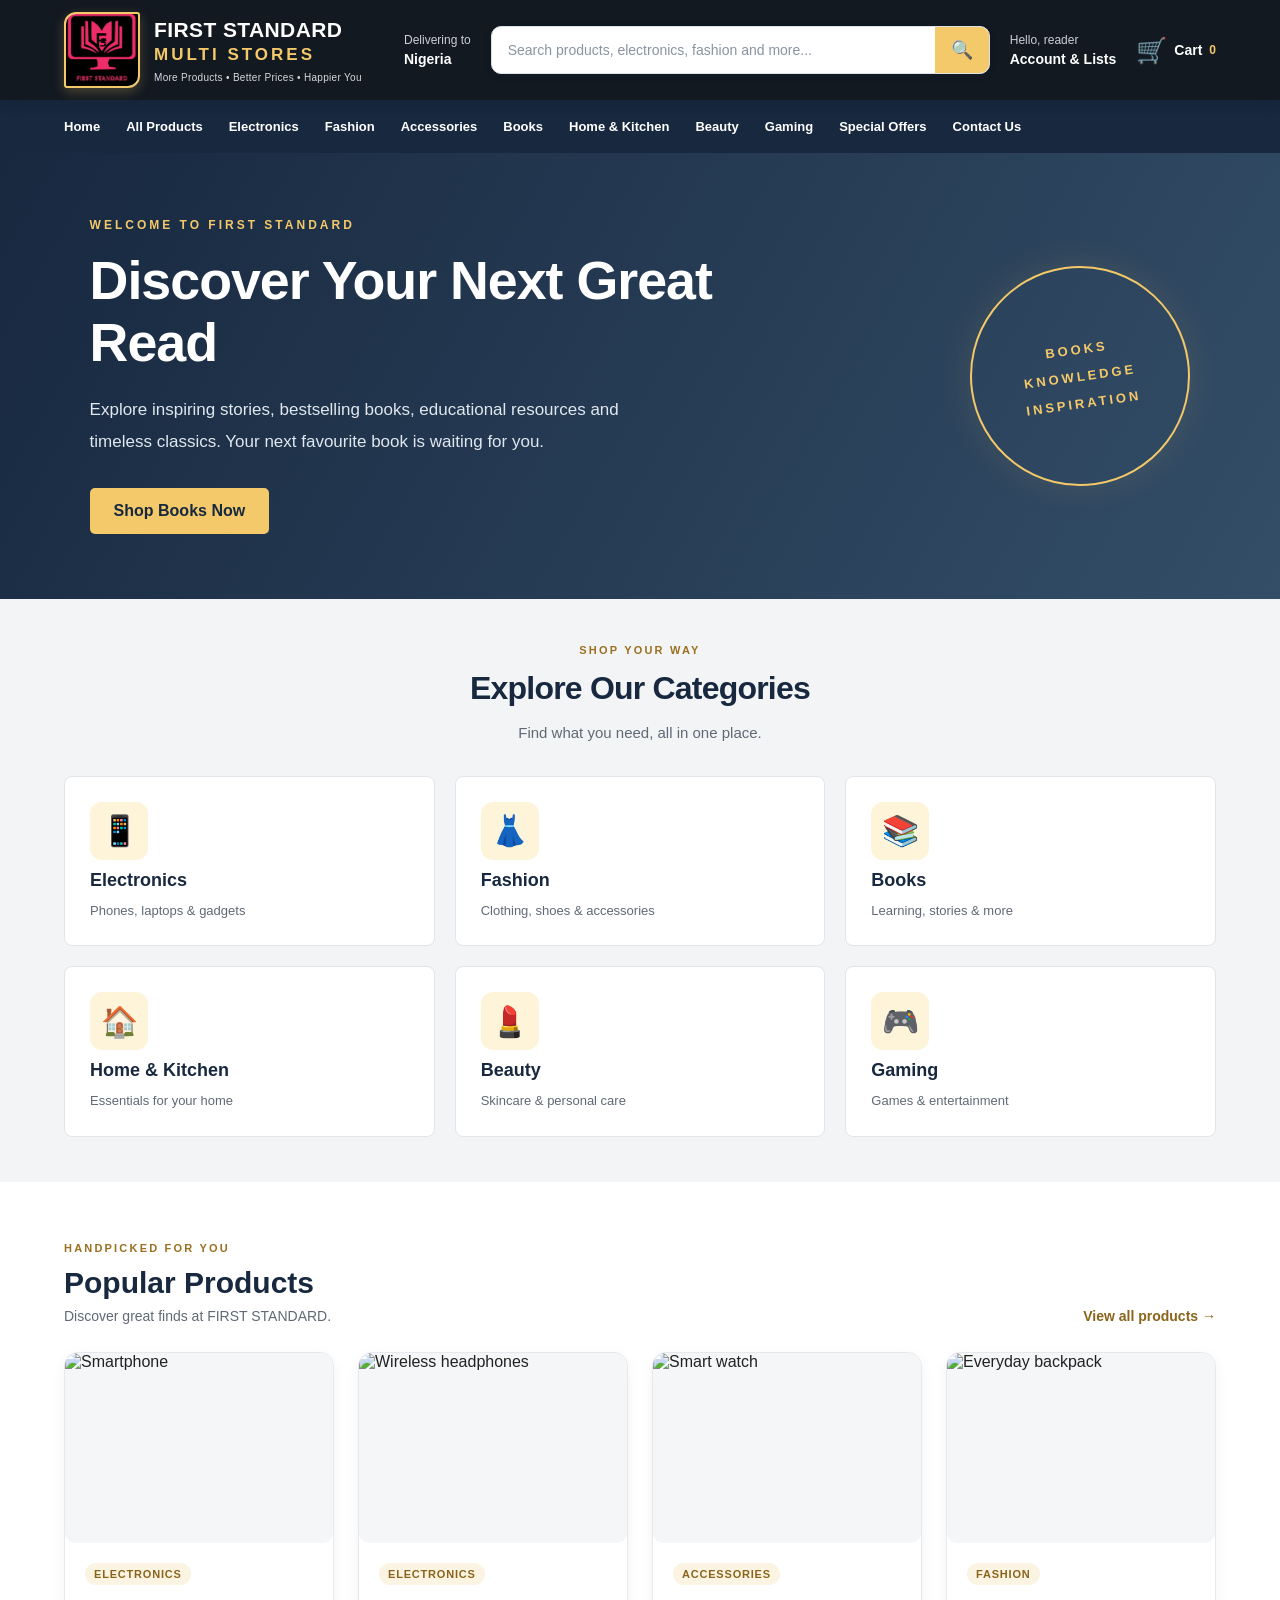
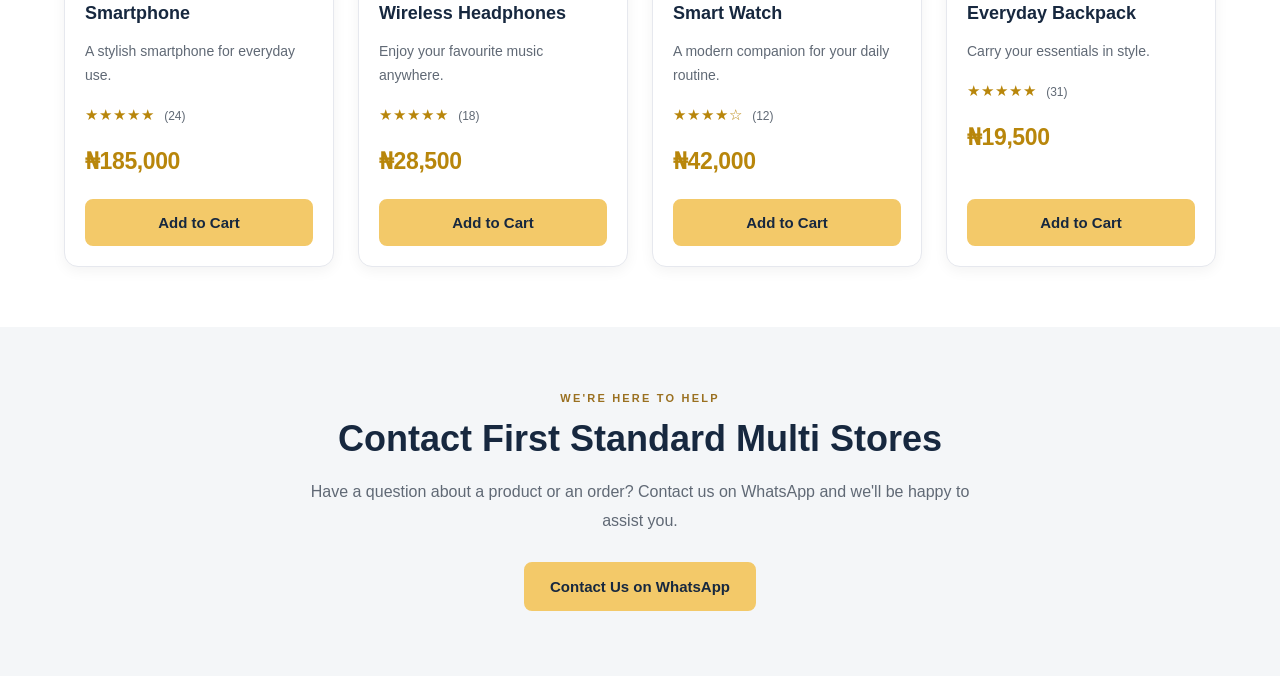
==== index.html @ aa328241 "Add files via upload" ====
<!DOCTYPE html>
<html lang="en">
<head>
    <meta charset="UTF-8">
    <meta name="viewport" content="width=device-width, initial-scale=1.0">
    <meta name="description" content="Shop electronics, fashion, accessories, books, home essentials and more at First Standard Multi Stores in Nigeria.">
<title>First Standard Multi Stores | Shop Online in Nigeria</title>
<link rel="stylesheet" href="style.css">

</head>
<body>
<div class="sticky-header">
<header class="main-header">
   
<div class="brand">
    
<div class="brand-logo">
    <img src="first-standard-logo.jpg.jpg" alt="First Standard Multi Stores logo">
</div>


    <div class="brand-text">
        <span class="brand-name">FIRST STANDARD</span>
        <span class="brand-subname">MULTI STORES</span>
        <span class="brand-tagline">More Products • Better Prices • Happier You</span>
    </div>
</div>


    <div class="delivery">
        <span>Delivering to</span>
        <strong>Nigeria</strong>
    </div>

   
<form class="search-bar" id="search-form">
    <input
        type="search"
        id="product-search"
        placeholder="Search products, electronics, fashion and more..."
        aria-label="Search products"
    >
    <button type="submit" aria-label="Search">🔍</button>
</form>


    <a href="#" class="account-link">
        <span>Hello, reader</span>
        <strong>Account &amp; Lists</strong>
    </a>

    <a href="#" class="cart-link">
        <span class="cart-icon">🛒</span>
        <strong>Cart</strong>
        <span class="cart-count">0</span>
    </a>
</header>


<section class="cart-panel" id="cart-panel" hidden>
    <div class="cart-panel-header">
        <h2>Your Shopping Cart</h2>
        <button type="button" id="close-cart">Close ✕</button>
    </div>

    <div id="cart-items"></div>

    <div class="cart-panel-footer">
        <p>Total: <strong id="cart-total">₦0</strong></p>
        <button type="button" id="checkout-whatsapp">
            Order via WhatsApp
        </button>
    </div>
</section>



<nav class="category-nav">
    <a href="#home">Home</a>
<a href="#products" id="all-products-link">All Products</a>
    <a href="#electronics" data-category="Electronics">Electronics</a>
    <a href="#fashion" data-category="Fashion">Fashion</a>
    <a href="#accessories" data-category="Accessories">Accessories</a>
    <a href="#books" data-category="Books">Books</a>
    <a href="#home-kitchen" data-category="Home & Kitchen">Home & Kitchen</a>
    <a href="#beauty" data-category="Beauty">Beauty</a>
    <a href="#gaming" data-category="Gaming">Gaming</a>
    <a href="#deals">Special Offers</a>
    <a href="#contact">Contact Us</a>
</nav>
</div>



<section class="hero" id="home">
    <div class="hero-content">
        <p class="hero-label">WELCOME TO FIRST STANDARD</p>

        <h1>Discover Your Next Great Read</h1>

        <p class="hero-description">
            Explore inspiring stories, bestselling books,
            educational resources and timeless classics.
            Your next favourite book is waiting for you.
        </p>

        <a href="#books" class="hero-button">Shop Books Now</a>
    </div>

    <div class="hero-decoration">
        <span>BOOKS</span>
        <span>KNOWLEDGE</span>
        <span>INSPIRATION</span>
    </div>
</section>


<section class="shopping-categories" id="categories">
    <div class="section-heading">
        <p class="section-label">SHOP YOUR WAY</p>
        <h2>Explore Our Categories</h2>
        <p>Find what you need, all in one place.</p>
    </div>

    <div class="category-grid">
        <a href="#products" class="category-card">
            <span class="category-icon">📱</span>
            <h3>Electronics</h3>
            <p>Phones, laptops &amp; gadgets</p>
        </a>

        <a href="#products" class="category-card">
            <span class="category-icon">👗</span>
            <h3>Fashion</h3>
            <p>Clothing, shoes &amp; accessories</p>
        </a>

        <a href="#products" class="category-card">
            <span class="category-icon">📚</span>
            <h3>Books</h3>
            <p>Learning, stories &amp; more</p>
        </a>

        <a href="#products" class="category-card">
            <span class="category-icon">🏠</span>
            <h3>Home &amp; Kitchen</h3>
            <p>Essentials for your home</p>
        </a>

        <a href="#products" class="category-card">
            <span class="category-icon">💄</span>
            <h3>Beauty</h3>
            <p>Skincare &amp; personal care</p>
        </a>

        <a href="#products" class="category-card">
            <span class="category-icon">🎮</span>
            <h3>Gaming</h3>
            <p>Games &amp; entertainment</p>
        </a>
    </div>
</section>


<section class="products-section" id="products">
    <div class="products-heading">
        <div>
            <p class="section-label">HANDPICKED FOR YOU</p>
            <h2>Popular Products</h2>
            <p>Discover great finds at FIRST STANDARD.</p>
        </div>

        <a href="#products" class="view-all">View all products →</a>
    </div>

    <div class="product-grid">
        <article class="product-card">
           <div class="product-image">
    <img src="https://images.unsplash.com/photo-1511707171634-5f897ff02aa9?auto=format&fit=crop&w=600&q=80" alt="Smartphone">
</div>
            <div class="product-info">
                <p class="product-category">Electronics</p>
                <h3>Smartphone</h3>
                <p class="product-description">A stylish smartphone for everyday use.</p>
                <div class="product-rating">★★★★★ <span>(24)</span></div>
                <p class="product-price">₦185,000</p>
                <button class="add-to-cart">Add to Cart</button>
            </div>
        </article>

        <article class="product-card">
           <div class="product-image">
    <img src="https://images.unsplash.com/photo-1505740420928-5e560c06d30e?auto=format&fit=crop&w=600&q=80" alt="Wireless headphones">
</div>
            <div class="product-info">
                <p class="product-category">Electronics</p>
                <h3>Wireless Headphones</h3>
                <p class="product-description">Enjoy your favourite music anywhere.</p>
                <div class="product-rating">★★★★★ <span>(18)</span></div>
                <p class="product-price">₦28,500</p>
                <button class="add-to-cart">Add to Cart</button>
            </div>
        </article>

        <article class="product-card">
            <div class="product-image">
    <img src="https://images.unsplash.com/photo-1523275335684-37898b6baf30?auto=format&fit=crop&w=600&q=80" alt="Smart watch">
</div>
            <div class="product-info">
                <p class="product-category">Accessories</p>
                <h3>Smart Watch</h3>
                <p class="product-description">A modern companion for your daily routine.</p>
                <div class="product-rating">★★★★☆ <span>(12)</span></div>
                <p class="product-price">₦42,000</p>
                <button class="add-to-cart">Add to Cart</button>
            </div>
        </article>

        <article class="product-card">
            <div class="product-image">
    <img src="https://images.unsplash.com/photo-1553062407-98eeb64c6a62?auto=format&fit=crop&w=600&q=80" alt="Everyday backpack">
</div>
            <div class="product-info">
                <p class="product-category">Fashion</p>
                <h3>Everyday Backpack</h3>
                <p class="product-description">Carry your essentials in style.</p>
                <div class="product-rating">★★★★★ <span>(31)</span></div>
                <p class="product-price">₦19,500</p>
                <button class="add-to-cart">Add to Cart</button>
            </div>
        </article>
    </div>
</section>


<script src="script.js"></script>
</body>


<!-- Contact Us Section -->
<section id="contact" class="contact-section">
    <div class="contact-content">
        <p class="section-label">WE'RE HERE TO HELP</p>
        <h2>Contact First Standard Multi Stores</h2>
        <p>
            Have a question about a product or an order?
            Contact us on WhatsApp and we'll be happy to assist you.
        </p>
        <a
            href="https://wa.me/2347065862871"
            class="contact-button"
            target="_blank"
            rel="noopener noreferrer"
        >
            Contact Us on WhatsApp
        </a>
    </div>
</section>

</html>
---- style.css ----
/* FIRST STANDARD - Online Bookshop */

* {
    margin: 0;
    padding: 0;
    box-sizing: border-box;
}

body {
    font-family: Arial, Helvetica, sans-serif;
    background-color: #f3f4f6;
    color: #222222;
}

a {
    text-decoration: none;
    color: inherit;
}

button,
input {
    font: inherit;
}

button {
    cursor: pointer;
}


/* MAIN HEADER */



.main-header {
    background-color: #131921;
    color: #ffffff;
    display: flex;
    align-items: center;
    gap: 20px;
    padding: 12px 5%;
    flex-wrap: wrap;
    box-shadow: 0 4px 14px rgba(0, 0, 0, 0.12);
    position: relative;
    z-index: 10;
}




.brand {
    display: flex;
    align-items: center;
    gap: 14px;
    min-width: 320px;
}


.brand-logo {
    width: 76px;
    height: 76px;
    display: flex;
    align-items: center;
    justify-content: center;
    flex-shrink: 0;
    overflow: hidden;
    border-radius: 12px 3px 12px 3px;
    background: #ffffff;
    border: 2px solid #f3c969;
    box-shadow: 0 4px 12px rgba(243, 201, 105, 0.25);
}


.brand-logo img {
    width: 100%;
    height: 100%;
    object-fit: cover;
    display: block;
}



.brand-text {
    display: flex;
    flex-direction: column;
    gap: 3px;
}

.brand-name {
    color: #ffffff;
    font-size: 21px;
    font-weight: 900;
    letter-spacing: 0.4px;
    line-height: 1.2;
    white-space: nowrap;
}

.brand-subname {
    color: #f3c969;
    font-size: 17px;
    font-weight: 800;
    letter-spacing: 3px;
    line-height: 1.2;
}

.brand-tagline {
    color: #d5d8dc;
    font-size: 10px;
    letter-spacing: 0.3px;
    margin-top: 3px;
    white-space: nowrap;
}


.delivery,
.account-link,
.cart-link {
    display: flex;
    flex-direction: column;
    gap: 4px;
    font-size: 12px;
}

.delivery span,
.account-link span {
    color: #cbd0d7;
}

.delivery strong,
.account-link strong,
.cart-link strong {
    font-size: 14px;
}


.search-bar {
    display: flex;
    flex: 1;
    min-width: 220px;
    height: 48px;
    border: 1px solid #dce1e8;
    border-radius: 10px;
    overflow: hidden;
    background-color: #ffffff;
    box-shadow: 0 3px 10px rgba(23, 40, 63, 0.05);
    transition: border-color 0.25s ease,
                box-shadow 0.25s ease;
}

.search-bar:focus-within {
    border-color: #b8860b;
    box-shadow: 0 0 0 3px rgba(184, 134, 11, 0.12);
}

.search-bar input {
    flex: 1;
    min-width: 0;
    padding: 10px 16px;
    border: none;
    outline: none;
    background: transparent;
    color: #17283f;
    font-size: 14px;
}

.search-bar input::placeholder {
    color: #8993a1;
}

.search-bar button {
    width: 54px;
    flex-shrink: 0;
    border: none;
    background-color: #f3c969;
    color: #17283f;
    font-size: 18px;
    cursor: pointer;
    transition: background-color 0.25s ease;
}

.search-bar button:hover {
    background-color: #e8b94c;
}


.account-link,
.cart-link {
    color: #ffffff;
}

.cart-link {
    position: relative;
    flex-direction: row;
    align-items: center;
    gap: 7px;
}

.cart-icon {
    font-size: 25px;
}

.cart-count {
    color: #f3c969;
    font-weight: bold;
}


/* CATEGORY NAVIGATION */


.category-nav {
    background-color: #17283f;
    color: #ffffff;
    display: flex;
    align-items: center;
    gap: 26px;
    padding: 15px 5%;
    overflow-x: auto;
    scrollbar-width: thin;
    scrollbar-color: #b8860b #17283f;
}

.category-nav a {
    position: relative;
    flex-shrink: 0;
    font-size: 13px;
    font-weight: 600;
    white-space: nowrap;
    padding: 4px 0;
    transition: color 0.25s ease;
}

.category-nav a::after {
    content: "";
    position: absolute;
    left: 0;
    bottom: -4px;
    width: 0;
    height: 2px;
    background-color: #f3c969;
    transition: width 0.25s ease;
}

.category-nav a:hover {
    color: #f3c969;
}

.category-nav a:hover::after {
    width: 100%;
}



/* WELCOME BANNER */

.hero {
    background: linear-gradient(120deg, #17283f, #344e68);
    color: #ffffff;
    min-height: 380px;
padding: 65px 7%;
    display: flex;
    justify-content: space-between;
    align-items: center;
    gap: 35px;
    overflow: hidden;
}

.hero-content {
    max-width: 650px;
}

.hero-label {
    color: #f3c969;
    font-size: 12px;
    font-weight: bold;
    letter-spacing: 3px;
    margin-bottom: 18px;
}

.hero h1 {
    font-size: clamp(34px, 4.2vw, 56px);
    font-weight: 800;
    line-height: 1.15;
    letter-spacing: -1px;
    margin-bottom: 20px;
}


.hero-description {
    color: #e1e7ef;
    font-size: 17px;
    line-height: 1.9;
    max-width: 540px;
    margin-bottom: 30px;
}


.hero-button {
    display: inline-block;
    background-color: #f3c969;
    color: #17283f;
    padding: 14px 24px;
    border-radius: 5px;
    font-weight: bold;
    transition: background-color 0.2s ease;
}


.hero-button:hover {
    background-color: #17283f;
    color: #f3c969;
    transform: translateY(-3px);
    box-shadow: 0 8px 20px rgba(0, 0, 0, 0.25);
}



.hero-decoration {
    display: flex;
    flex-direction: column;
    gap: 12px;
    align-items: center;
    justify-content: center;
    min-width: 220px;
    min-height: 220px;
    border: 2px solid #f3c969;
    border-radius: 50%;
    color: #f3c969;
    font-weight: 700;
    font-size: 13px;
    letter-spacing: 3px;
    text-align: center;
    flex-shrink: 0;
    box-shadow: 0 0 35px rgba(243, 201, 105, 0.12);
    transform: rotate(-8deg);
}



/* SHOPPING CATEGORIES */

.shopping-categories {
    padding: 45px 5%;
    background-color: #f3f4f6;
}

.section-heading {
    text-align: center;
    margin-bottom: 30px;
}


.section-label {
    color: #9a7020;
    font-size: 11px;
    font-weight: 800;
    letter-spacing: 2.2px;
    text-transform: uppercase;
    margin-bottom: 12px;
}



.section-heading h2 {
    color: #17283f;
    font-size: 32px;
    font-weight: 800;
    line-height: 1.25;
    letter-spacing: -0.8px;
    margin-bottom: 12px;
}

.section-heading > p:last-child {
    color: #606975;
    font-size: 15px;
    line-height: 1.7;
    margin-bottom: 0;
}


.category-grid {
    display: grid;
    grid-template-columns: repeat(3, minmax(0, 1fr));
    gap: 20px;
    max-width: 1200px;
    margin: 0 auto;
}

.category-card {
    display: flex;
    flex-direction: column;
    align-items: flex-start;
    gap: 10px;
    background-color: #ffffff;
    padding: 25px;
    border: 1px solid #e1e5ea;
    border-radius: 8px;
    transition: transform 0.2s ease, box-shadow 0.2s ease;
}

.category-card:hover {
    transform: translateY(-4px);
    box-shadow: 0 8px 20px rgba(0, 0, 0, 0.08);
}

.category-icon {
    display: flex;
    align-items: center;
    justify-content: center;
    width: 58px;
    height: 58px;
    border-radius: 12px;
    background-color: #fdf4d9;
    font-size: 30px;
}

.category-card h3 {
    color: #17283f;
    font-size: 18px;
}

.category-card p {
    color: #606975;
    font-size: 13px;
    line-height: 1.5;
}


/* POPULAR PRODUCTS */


.products-section {
    padding: 60px 5%;
    background-color: #ffffff;
}


.products-heading {
    display: flex;
    align-items: flex-end;
    justify-content: space-between;
    gap: 20px;
    margin-bottom: 28px;
}

.products-heading h2 {
    color: #17283f;
    font-size: 30px;
    margin: 8px 0;
}

.products-heading p:not(.section-label) {
    color: #606975;
    font-size: 14px;
}

.view-all {
    color: #8a641a;
    font-size: 14px;
    font-weight: bold;
    white-space: nowrap;
}

.view-all:hover {
    text-decoration: underline;
}


.product-grid {
    display: grid;
    grid-template-columns: repeat(4, minmax(0, 1fr));
    gap: 24px;
    width: 100%;
    max-width: 1400px;
    margin: 0 auto;
    align-items: stretch;
}



.product-card {
    display: flex;
    flex-direction: column;
    border: 1px solid #e6e8ee;
    border-radius: 14px;
    overflow: hidden;
    background-color: #ffffff;
    box-shadow: 0 4px 14px rgba(0, 0, 0, 0.05);
    transition: transform 0.25s ease, box-shadow 0.25s ease;
}

.product-card:hover {
    transform: translateY(-5px);
    box-shadow: 0 12px 28px rgba(0, 0, 0, 0.12);
}


.product-card:hover {
    transform: translateY(-4px);
    box-shadow: 0 8px 20px rgba(0, 0, 0, 0.08);
}


.product-image {
    display: flex;
    align-items: center;
    justify-content: center;
    height: 190px;
    overflow: hidden;
    background-color: #f4f6f8;
    border-radius: 10px;
}

.product-image img {
    width: 100%;
    height: 100%;
    object-fit: contain;
    display: block;
}



.product-info {
    display: flex;
    flex-direction: column;
    align-items: flex-start;
    flex: 1;
    gap: 8px;
    padding: 20px;
}



.product-category {
    display: inline-block;
    color: #8a641a;
    background-color: #fbf4e3;
    font-size: 11px;
    font-weight: 700;
    text-transform: uppercase;
    letter-spacing: 0.8px;
    padding: 5px 9px;
    border-radius: 20px;
    margin: 0 0 8px;
}



.product-info h3 {
    color: #17283f;
    font-size: 18px;
    font-weight: 700;
    line-height: 1.4;
    margin: 0 0 6px;
}



.product-description {
    color: #606975;
    font-size: 14px;
    line-height: 1.7;
    margin: 0 0 10px;
}



.product-rating {
    color: #b8860b;
    font-size: 15px;
    letter-spacing: 1px;
    margin-bottom: 12px;
}

.product-rating span {
    color: #606975;
    font-size: 12px;
    letter-spacing: 0;
    margin-left: 4px;
}



.product-price {
    color: #b8860b;
    font-size: 23px;
    font-weight: 800;
    margin-top: 4px;
    margin-bottom: 16px;
    letter-spacing: -0.4px;
}



.add-to-cart {
    width: 100%;
    margin-top: auto;
    padding: 13px 16px;
    border: 2px solid #f3c969;
    border-radius: 8px;
    background-color: #f3c969;
    color: #17283f;
    font-size: 15px;
    font-weight: 700;
    cursor: pointer;
    transition: background-color 0.25s ease,
                color 0.25s ease,
                transform 0.25s ease,
                box-shadow 0.25s ease;
}

.add-to-cart:hover {
    background-color: #17283f;
    border-color: #17283f;
    color: #f3c969;
    transform: translateY(-2px);
    box-shadow: 0 5px 12px rgba(23, 40, 63, 0.2);
}

.add-to-cart:focus-visible {
    outline: 3px solid #b8860b;
    outline-offset: 3px;
}



/* MOBILE RESPONSIVE DESIGN */
@media (max-width: 768px) {
    .main-header {
    flex-wrap: wrap;
    gap: 8px;
    padding: 10px 12px;
}

    .brand {
        min-width: 0;
        width: 100%;
        gap: 10px;
    }

    .brand-logo { width: 50px; height: 50px; }

    .brand-name {
        font-size: 18px;
        white-space: normal;
    }

    .brand-subname {
        font-size: 14px;
        letter-spacing: 2px;
    }

    .brand-tagline {
        font-size: 9px;
        white-space: normal;
    }

    .delivery {
        width: 100%;
    }

    
    .search-bar {
        flex: 0 0 100%;
        width: 100%;
        min-width: 0;
    }


    .account-link,
    .cart-link {
        flex: 1;
    }

    .category-nav {
    overflow-x: auto;
    white-space: nowrap;
    -webkit-overflow-scrolling: touch;
    gap: 20px;
    padding: 12px 15px;
}

    .category-nav a {
        flex-shrink: 0;
    }

    .welcome-banner {
        padding: 28px 18px;
    }

    .product-grid,
    .category-grid {
        grid-template-columns: repeat(2, minmax(0, 1fr));
        gap: 12px;
    }

    .product-card {
        min-width: 0;
    }

    
    .product-image img {
        width: 100%;
        height: 100%;
        object-fit: contain;
        display: block;
    }

}

@media (max-width: 380px) {
    .product-grid,
    .category-grid {
        grid-template-columns: 1fr;
    }
}


/* SHOPPING CART PANEL */
.cart-panel {
    max-width: 900px;
    margin: 25px auto;
    padding: 24px;
    background: #ffffff;
    border: 1px solid #e3e6e8;
    border-top: 4px solid #f3c969;
    border-radius: 12px;
    box-shadow: 0 8px 25px rgba(19, 25, 33, 0.12);
}

.cart-panel[hidden] {
    display: none !important;
}

.cart-panel-header {
    display: flex;
    align-items: center;
    justify-content: space-between;
    gap: 12px;
    padding-bottom: 16px;
    border-bottom: 1px solid #e5e7eb;
}

.cart-panel-header h2 {
    margin: 0;
    color: #131921;
    font-size: 24px;
}

#close-cart {
    padding: 8px 12px;
    border: 1px solid #d1d5db;
    border-radius: 6px;
    background: #ffffff;
    color: #333333;
    cursor: pointer;
}

.cart-item {
    display: flex;
    align-items: center;
    justify-content: space-between;
    gap: 20px;
    padding: 18px 0;
    border-bottom: 1px solid #e5e7eb;
}

.cart-item p {
    margin: 6px 0;
    color: #666666;
}

.cart-item input {
    width: 65px;
    margin-left: 5px;
    padding: 6px;
    border: 1px solid #cccccc;
    border-radius: 5px;
}

.cart-item button {
    display: block;
    margin-top: 10px;
    padding: 7px 10px;
    background: #ffffff;
    color: #b42318;
    border: 1px solid #b42318;
    border-radius: 5px;
    cursor: pointer;
}

.cart-panel-footer {
    display: flex;
    align-items: center;
    justify-content: space-between;
    flex-wrap: wrap;
    gap: 15px;
    padding-top: 20px;
}

.cart-panel-footer p {
    margin: 0;
    font-size: 20px;
    color: #131921;
}

#checkout-whatsapp {
    padding: 12px 20px;
    background: #25a366;
    color: #ffffff;
    border: none;
    border-radius: 7px;
    font-size: 15px;
    font-weight: 700;
    cursor: pointer;
}


#checkout-whatsapp:hover {
    background: #1e8552;
    transform: translateY(-2px);
    box-shadow: 0 5px 12px rgba(37, 163, 102, 0.25);
}

#checkout-whatsapp:focus-visible {
    outline: 3px solid #17283f;
    outline-offset: 3px;
}


@media (max-width: 600px) {
    .cart-panel {
        margin: 15px 10px;
        padding: 16px;
    }

    .cart-panel-header h2 {
        font-size: 20px;
    }

    
    .cart-item {
        flex-direction: column;
        align-items: stretch;
        gap: 12px;
    }


    .cart-panel-footer {
        align-items: stretch;
        flex-direction: column;
    }

    #checkout-whatsapp {
        width: 100%;
    }
}


/* Mobile hero layout */
@media (max-width: 600px) {
    .hero {
        flex-direction: column;
        align-items: flex-start;
        gap: 30px;
        min-height: auto;
        padding: 40px 22px;
    }

    .hero-content {
        width: 100%;
        max-width: 100%;
    }

    .hero h1 {
        font-size: clamp(32px, 9vw, 42px);
        line-height: 1.15;
        letter-spacing: -0.5px;
    }

    .hero-description {
        max-width: 100%;
        font-size: 15px;
        line-height: 1.8;
    }

    .hero-decoration {
        align-self: center;
        min-width: 180px;
        min-height: 180px;
        font-size: 11px;
        letter-spacing: 2px;
    }
}

/* Improve product cards on mobile */
@media (max-width: 600px) {
       .product-card {
        height: 100%;
    }

    .product-info {
        flex: 1;
    }

    .product-description {
        min-height: 42px;
    }

    .product-price {
        font-size: 19px;
        margin-bottom: 12px;
    }

    .add-to-cart {
        padding: 11px 8px;
        font-size: 13px;
    }

    .product-card {
    height: 100%;
}

.product-info {
    flex: 1;
}

.product-description {
    min-height: 42px;
}

}

/* Contact Us section */
.contact-section {
    padding: 65px 22px;
    background: #f4f6f8;
    text-align: center;
}

.contact-content {
    max-width: 700px;
    margin: 0 auto;
}

.contact-content h2 {
    color: #17283f;
    font-size: clamp(26px, 4vw, 36px);
    line-height: 1.3;
    margin: 12px 0 16px;
}

.contact-content > p:not(.section-label) {
    color: #606975;
    font-size: 16px;
    line-height: 1.8;
    margin-bottom: 26px;
}

.contact-button {
    display: inline-block;
    padding: 14px 24px;
    background: #f3c969;
    color: #17283f;
    border: 2px solid #f3c969;
    border-radius: 8px;
    font-size: 15px;
    font-weight: 700;
    text-decoration: none;
    transition: background 0.25s ease,
                color 0.25s ease,
                transform 0.25s ease;
}

.contact-button:hover {
    background: #17283f;
    color: #f3c969;
    transform: translateY(-2px);
}

/* Keep the main header and category navigation together while scrolling */
.sticky-header {
    position: sticky;
    top: 0;
    z-index: 1000;
}

/* Contact section on mobile */
@media (max-width: 600px) {
    .contact-section {
        padding: 45px 18px;
    }

    .contact-content h2 {
        font-size: 26px;
    }

    .contact-content > p:not(.section-label) {
        font-size: 15px;
        line-height: 1.7;
    }

    .contact-button {
        display: block;
        width: 100%;
        max-width: 320px;
        margin: 0 auto;
        box-sizing: border-box;
    }
}
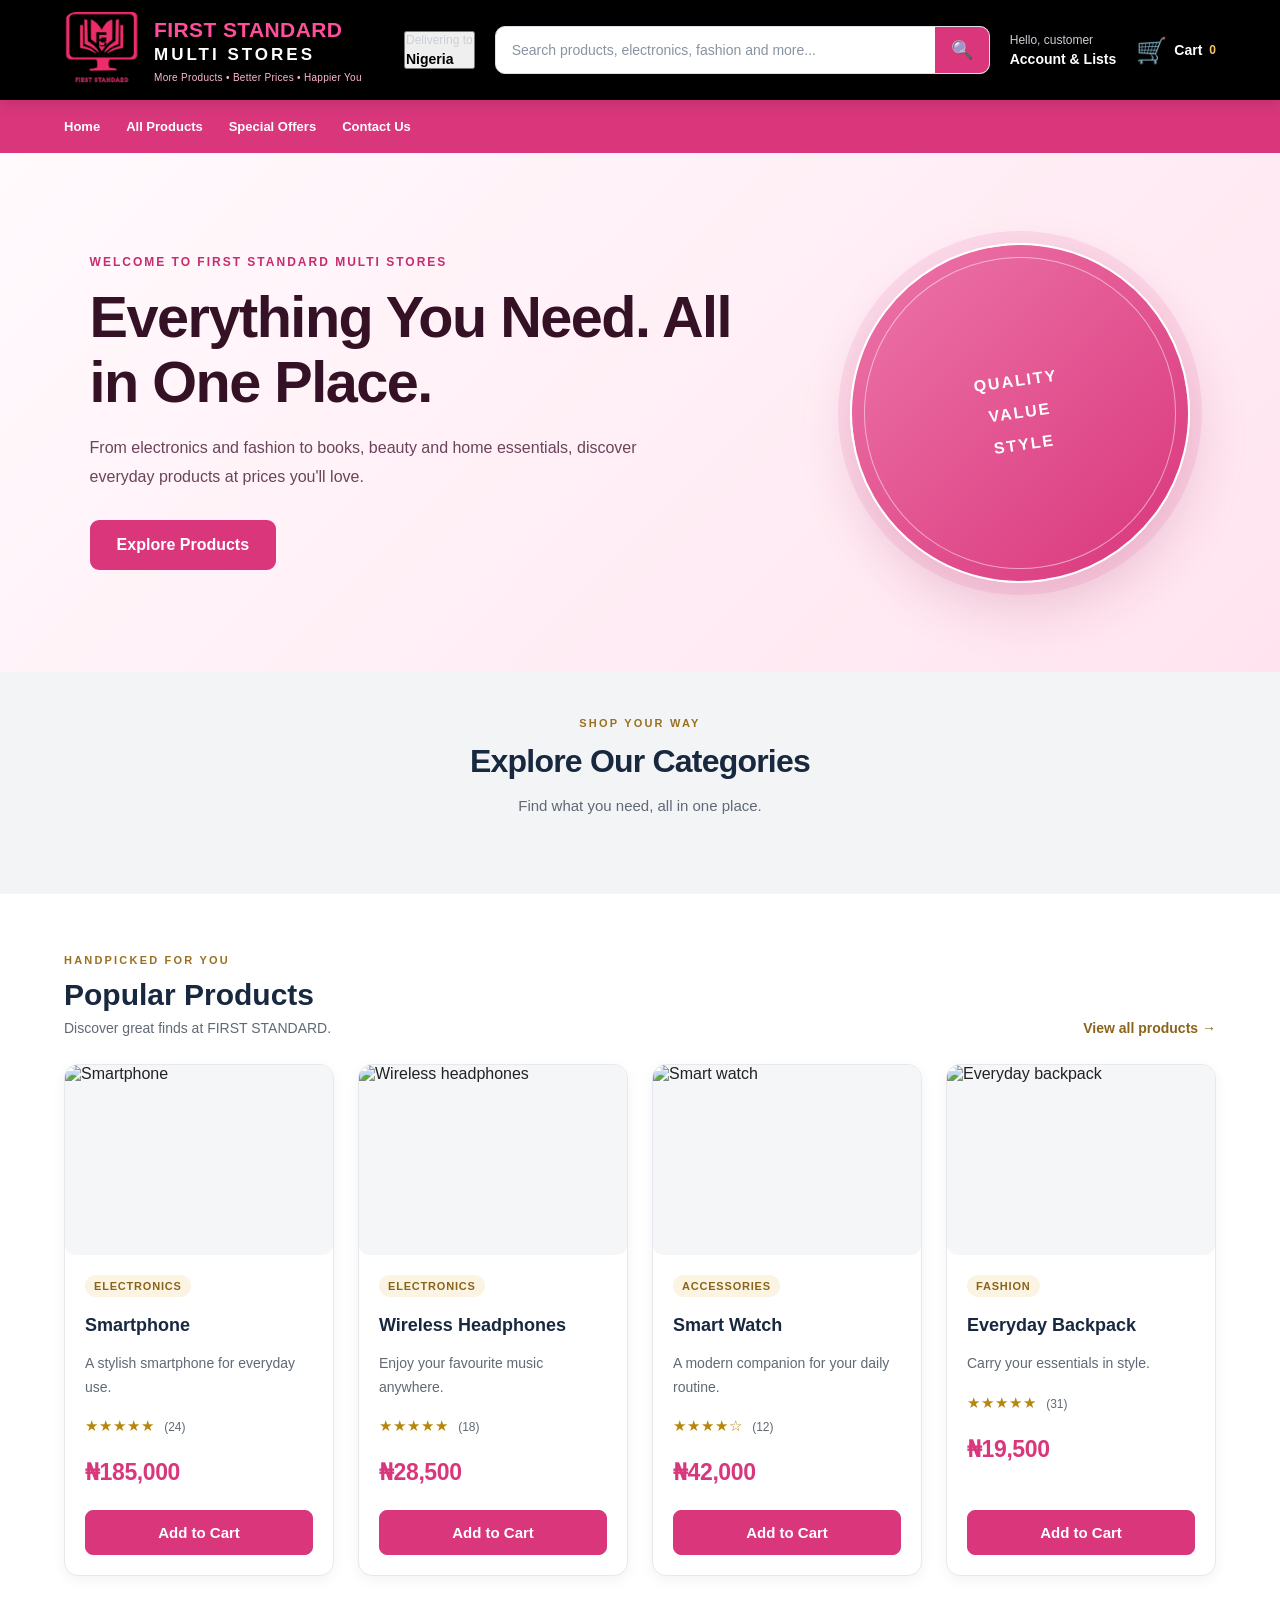
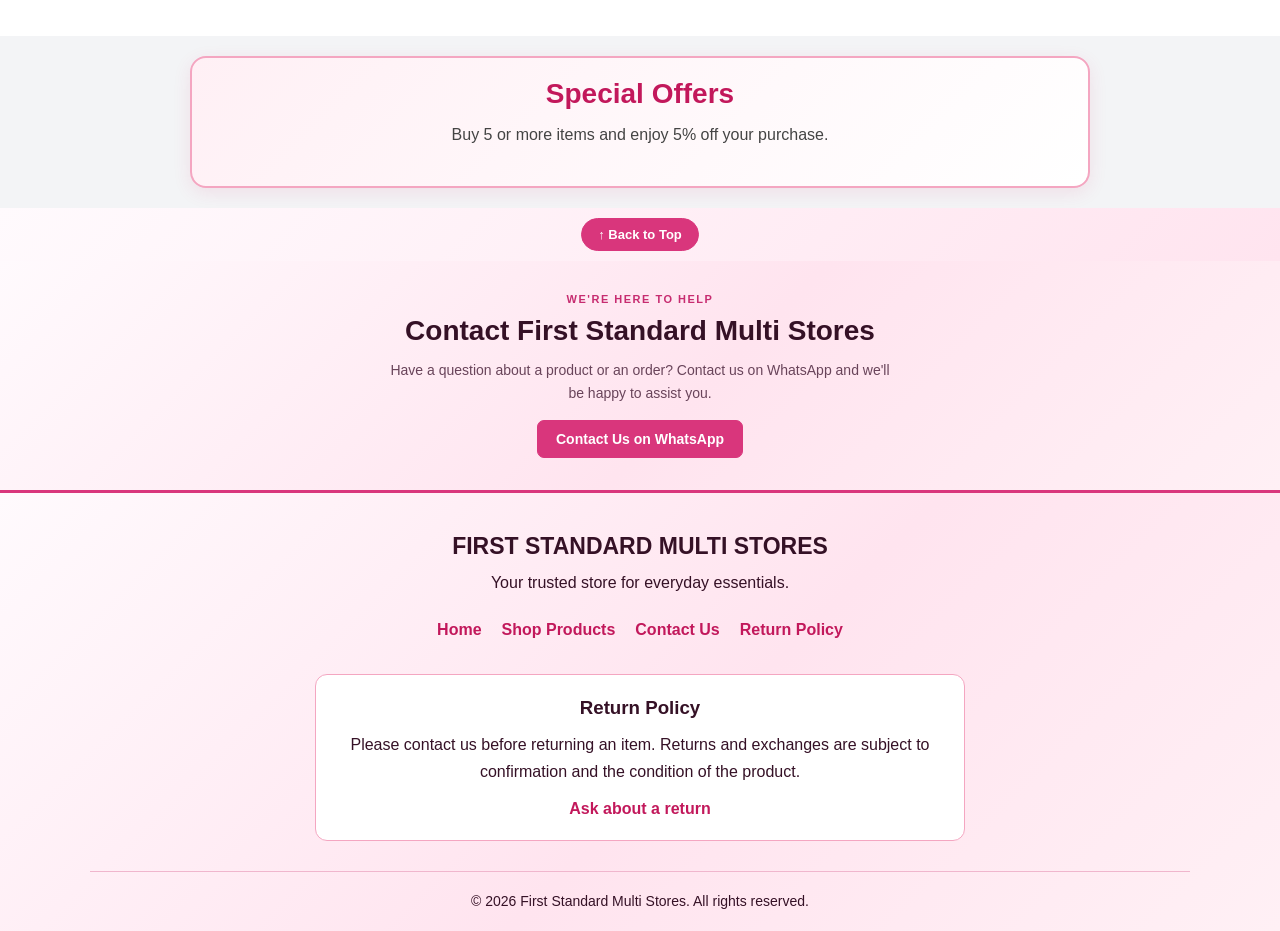
==== commit 8e78b74c: "Add files via upload" ====
--- a/index.html
+++ b/index.html
@@ -28,10 +28,10 @@
 </div>
 
 
-    <div class="delivery">
-        <span>Delivering to</span>
-        <strong>Nigeria</strong>
-    </div>
+    <button type="button" class="delivery" id="delivery-location">
+    <span>Delivering to</span>
+    <strong id="delivery-location-text">Nigeria</strong>
+</button>
 
    
 <form class="search-bar" id="search-form">
@@ -45,8 +45,8 @@
 </form>
 
 
-    <a href="#" class="account-link">
-        <span>Hello, reader</span>
+    <a href="account.html" class="account-link">
+        <span>Hello, customer</span>
         <strong>Account &amp; Lists</strong>
     </a>
 
@@ -66,12 +66,19 @@
 
     <div id="cart-items"></div>
 
-    <div class="cart-panel-footer">
-        <p>Total: <strong id="cart-total">₦0</strong></p>
-        <button type="button" id="checkout-whatsapp">
-            Order via WhatsApp
-        </button>
-    </div>
+    
+<div class="cart-panel-footer">
+    <p>Total: <strong id="cart-total">₦0</strong></p>
+
+    <button type="button" id="checkout-website">
+        Place Website Order
+    </button>
+
+    <button type="button" id="checkout-whatsapp">
+        Order via WhatsApp
+    </button>
+</div>
+
 </section>
 
 
@@ -79,13 +86,7 @@
 <nav class="category-nav">
     <a href="#home">Home</a>
 <a href="#products" id="all-products-link">All Products</a>
-    <a href="#electronics" data-category="Electronics">Electronics</a>
-    <a href="#fashion" data-category="Fashion">Fashion</a>
-    <a href="#accessories" data-category="Accessories">Accessories</a>
-    <a href="#books" data-category="Books">Books</a>
-    <a href="#home-kitchen" data-category="Home & Kitchen">Home & Kitchen</a>
-    <a href="#beauty" data-category="Beauty">Beauty</a>
-    <a href="#gaming" data-category="Gaming">Gaming</a>
+   <span id="dynamic-category-links"></span>
     <a href="#deals">Special Offers</a>
     <a href="#contact">Contact Us</a>
 </nav>
@@ -93,27 +94,28 @@
 
 
 
+
 <section class="hero" id="home">
     <div class="hero-content">
-        <p class="hero-label">WELCOME TO FIRST STANDARD</p>
-
-        <h1>Discover Your Next Great Read</h1>
+        <p class="hero-label">WELCOME TO FIRST STANDARD MULTI STORES</p>
+
+        <h1>Everything You Need. All in One Place.</h1>
 
         <p class="hero-description">
-            Explore inspiring stories, bestselling books,
-            educational resources and timeless classics.
-            Your next favourite book is waiting for you.
+            From electronics and fashion to books, beauty and home essentials,
+            discover everyday products at prices you'll love.
         </p>
 
-        <a href="#books" class="hero-button">Shop Books Now</a>
+        <a href="#products" class="hero-button">Explore Products</a>
     </div>
 
     <div class="hero-decoration">
-        <span>BOOKS</span>
-        <span>KNOWLEDGE</span>
-        <span>INSPIRATION</span>
-    </div>
-</section>
+        <span>QUALITY</span>
+        <span>VALUE</span>
+        <span>STYLE</span>
+    </div>
+</section>
+
 
 
 <section class="shopping-categories" id="categories">
@@ -123,43 +125,7 @@
         <p>Find what you need, all in one place.</p>
     </div>
 
-    <div class="category-grid">
-        <a href="#products" class="category-card">
-            <span class="category-icon">📱</span>
-            <h3>Electronics</h3>
-            <p>Phones, laptops &amp; gadgets</p>
-        </a>
-
-        <a href="#products" class="category-card">
-            <span class="category-icon">👗</span>
-            <h3>Fashion</h3>
-            <p>Clothing, shoes &amp; accessories</p>
-        </a>
-
-        <a href="#products" class="category-card">
-            <span class="category-icon">📚</span>
-            <h3>Books</h3>
-            <p>Learning, stories &amp; more</p>
-        </a>
-
-        <a href="#products" class="category-card">
-            <span class="category-icon">🏠</span>
-            <h3>Home &amp; Kitchen</h3>
-            <p>Essentials for your home</p>
-        </a>
-
-        <a href="#products" class="category-card">
-            <span class="category-icon">💄</span>
-            <h3>Beauty</h3>
-            <p>Skincare &amp; personal care</p>
-        </a>
-
-        <a href="#products" class="category-card">
-            <span class="category-icon">🎮</span>
-            <h3>Gaming</h3>
-            <p>Games &amp; entertainment</p>
-        </a>
-    </div>
+    <div class="category-grid" id="dynamic-category-cards"></div>
 </section>
 
 
@@ -234,8 +200,94 @@
 </section>
 
 
+<section class="deals-section" id="deals">
+    <div class="deals-content">
+        <h2>Special Offers</h2>
+        <p>Buy 5 or more items and enjoy 5% off your purchase.</p>
+    </div>
+</section>
+
+
+<!-- Delivery Address Form -->
+<section id="delivery-address-section" class="delivery-address-section" hidden>
+    <div class="delivery-address-card">
+        <button type="button" id="close-delivery-form" class="close-delivery-form" aria-label="Close address form">&times;</button>
+
+        
+<p>Park delivery is available across all 36 Nigerian states and the FCT. A flat delivery fee of ₦2,000 applies to every order. Orders are delivered within 72 hours. Payment is by bank transfer only.</p>
+
+        <p>Enter your delivery address anywhere in Nigeria. Delivery availability and charges may depend on your location.</p>
+
+        <form id="delivery-address-form">
+            <label for="delivery-state">State or FCT</label>
+            <select id="delivery-state" required>
+                <option value="">Select your state</option>
+                <option>Abia</option>
+                <option>Adamawa</option>
+                <option>Akwa Ibom</option>
+                <option>Anambra</option>
+                <option>Bauchi</option>
+                <option>Bayelsa</option>
+                <option>Benue</option>
+                <option>Borno</option>
+                <option>Cross River</option>
+                <option>Delta</option>
+                <option>Ebonyi</option>
+                <option>Edo</option>
+                <option>Ekiti</option>
+                <option>Enugu</option>
+                <option>Gombe</option>
+                <option>Imo</option>
+                <option>Jigawa</option>
+                <option>Kaduna</option>
+                <option>Kano</option>
+                <option>Katsina</option>
+                <option>Kebbi</option>
+                <option>Kogi</option>
+                <option>Kwara</option>
+                <option>Lagos</option>
+                <option>Nasarawa</option>
+                <option>Niger</option>
+                <option>Ogun</option>
+                <option>Ondo</option>
+                <option>Osun</option>
+                <option>Oyo</option>
+                <option>Plateau</option>
+                <option>Rivers</option>
+                <option>Sokoto</option>
+                <option>Taraba</option>
+                <option>Yobe</option>
+                <option>Zamfara</option>
+                <option>Federal Capital Territory (Abuja)</option>
+            </select>
+
+            <label for="delivery-city">City or town</label>
+            <input type="text" id="delivery-city" placeholder="e.g. Ilorin, Ikeja, Abuja" required>
+
+            <label for="delivery-area">Area or neighbourhood</label>
+            <input type="text" id="delivery-area" placeholder="Enter your area" required>
+
+            <label for="delivery-street">Street address and house number</label>
+            <input type="text" id="delivery-street" placeholder="Enter your full street address" required>
+
+            <label for="delivery-phone">Phone number</label>
+            <input type="tel" id="delivery-phone" placeholder="Your contact number" required>
+
+            <button type="submit" class="save-delivery-address">Save delivery address</button>
+            <p id="delivery-address-message" role="status"></p>
+        </form>
+    </div>
+</section>
+
+
+<!-- Back to Top Button -->
+<div class="back-to-top-container">
+    <a href="#home" class="back-to-top">↑ Back to Top</a>
+</div>
+
+<script src="https://cdn.jsdelivr.net/npm/@supabase/supabase-js@2"></script>
+<script src="supabase-config.js"></script>
 <script src="script.js"></script>
-</body>
 
 
 <!-- Contact Us Section -->
@@ -248,7 +300,7 @@
             Contact us on WhatsApp and we'll be happy to assist you.
         </p>
         <a
-            href="https://wa.me/2347065862871"
+            href="https://wa.me/2348127276790"
             class="contact-button"
             target="_blank"
             rel="noopener noreferrer"
@@ -258,4 +310,48 @@
     </div>
 </section>
 
+<!-- Professional Website Footer -->
+<footer class="site-footer">
+    <div class="footer-content">
+        <div class="footer-brand">
+            <h2>FIRST STANDARD MULTI STORES</h2>
+            <p>Your trusted store for everyday essentials.</p>
+        </div>
+
+        <div class="footer-links">
+            <a href="#home">Home</a>
+            <a href="#products">Shop Products</a>
+            <a href="#contact">Contact Us</a>
+            <a href="#return-policy">Return Policy</a>
+        </div>
+
+        <div class="footer-policy" id="return-policy">
+            <h3>Return Policy</h3>
+            <p>
+                Please contact us before returning an item.
+                Returns and exchanges are subject to confirmation
+                and the condition of the product.
+            </p>
+            <a
+                href="https://wa.me/2348127276790"
+                target="_blank"
+                rel="noopener noreferrer"
+            >
+                Ask about a return
+            </a>
+        </div>
+
+        <div class="footer-bottom">
+            <p>
+                &copy; <span id="footer-year">2026</span>
+                First Standard Multi Stores. All rights reserved.
+            </p>
+        </div>
+    </div>
+</footer>
+
+</body>
 </html>
+
+
+
--- a/style.css
+++ b/style.css
@@ -65,9 +65,9 @@
     flex-shrink: 0;
     overflow: hidden;
     border-radius: 12px 3px 12px 3px;
-    background: #ffffff;
-    border: 2px solid #f3c969;
-    box-shadow: 0 4px 12px rgba(243, 201, 105, 0.25);
+    background: transparent;
+  border: none;
+box-shadow: none;
 }
 
 
@@ -171,15 +171,15 @@
     width: 54px;
     flex-shrink: 0;
     border: none;
-    background-color: #f3c969;
-    color: #17283f;
+    background-color: #d9367c;
+    color: #ffffff;
     font-size: 18px;
     cursor: pointer;
     transition: background-color 0.25s ease;
 }
 
 .search-bar button:hover {
-    background-color: #e8b94c;
+    background-color: #c12768;
 }
 
 
@@ -628,8 +628,8 @@
 @media (max-width: 768px) {
     .main-header {
     flex-wrap: wrap;
-    gap: 8px;
-    padding: 10px 12px;
+gap: 5px;
+padding: 6px 10px;
 }
 
     .brand {
@@ -671,14 +671,22 @@
     .cart-link {
         flex: 1;
     }
-
-    .category-nav {
+.category-nav {
+    display: flex;
+    flex-wrap: nowrap;
+    align-items: center;
+    gap: 9px;
+    padding: 8px 12px;
     overflow-x: auto;
     white-space: nowrap;
     -webkit-overflow-scrolling: touch;
-    gap: 20px;
-    padding: 12px 15px;
-}
+    scrollbar-width: none;
+}
+
+.category-nav::-webkit-scrollbar {
+    display: none;
+}
+
 
     .category-nav a {
         flex-shrink: 0;
@@ -804,16 +812,53 @@
     color: #131921;
 }
 
-#checkout-whatsapp {
+
+
+#checkout-website {
     padding: 12px 20px;
-    background: #25a366;
+    background: #e75480;
     color: #ffffff;
     border: none;
     border-radius: 7px;
     font-size: 15px;
     font-weight: 700;
     cursor: pointer;
-}
+    transition: background 0.2s ease, transform 0.2s ease, box-shadow 0.2s ease;
+    display: block;
+    width: fit-content;
+    margin-left: auto;
+}
+
+#checkout-website:hover {
+    background: #cc3f6b;
+    transform: translateY(-2px);
+    box-shadow: 0 5px 12px rgba(231, 84, 128, 0.25);
+}
+
+#checkout-website:focus-visible {
+    outline: 3px solid #17283f;
+    outline-offset: 3px;
+}
+
+#checkout-website:disabled {
+    opacity: 0.65;
+    cursor: not-allowed;
+    transform: none;
+    box-shadow: none;
+}
+
+
+#checkout-whatsapp {
+    padding: 12px 20px;
+    background: #25a366;
+    color: #ffffff;
+    border: none;
+    border-radius: 7px;
+    font-size: 15px;
+    font-weight: 700;
+    cursor: pointer;
+}
+
 
 
 #checkout-whatsapp:hover {
@@ -980,8 +1025,7 @@
 
 /* Keep the main header and category navigation together while scrolling */
 .sticky-header {
-    position: sticky;
-    top: 0;
+    position: static;
     z-index: 1000;
 }
 
@@ -1007,4 +1051,880 @@
         margin: 0 auto;
         box-sizing: border-box;
     }
+}
+
+
+/* Back to Top button */
+.back-to-top-container {
+    background: linear-gradient(135deg, #fffafd, #ffe4ef);
+    padding: 10px 15px;
+    text-align: center;
+}
+
+
+.back-to-top {
+    display: inline-block;
+    padding: 8px 16px;
+    background: #e8c46b;
+    color: #17283f;
+    border-radius: 5px;
+    text-decoration: none;
+    font-weight: 600;
+    font-size: 13px;
+    transition: background 0.25s ease, transform 0.25s ease;
+}
+
+
+.back-to-top:hover {
+    background: #ffffff;
+    transform: translateY(-2px);
+}
+
+
+/* Delivery address form */
+.delivery-address-section {
+    position: fixed;
+    inset: 0;
+    z-index: 2000;
+    background: rgba(19, 25, 33, 0.65);
+    padding: 20px;
+    display: flex;
+    align-items: center;
+    justify-content: center;
+    overflow-y: auto;
+}
+
+.delivery-address-section[hidden] {
+    display: none;
+}
+
+.delivery-address-card {
+    position: relative;
+    width: 100%;
+    max-width: 480px;
+    max-height: 90vh;
+    overflow-y: auto;
+    box-sizing: border-box;
+    background: #ffffff;
+    padding: 28px;
+    border-radius: 12px;
+    box-shadow: 0 12px 35px rgba(0, 0, 0, 0.2);
+}
+
+.delivery-address-card h2 {
+    color: #17283f;
+    font-size: 25px;
+    margin: 0 30px 10px 0;
+}
+
+.delivery-address-card > p {
+    color: #606975;
+    font-size: 14px;
+    line-height: 1.6;
+    margin-bottom: 22px;
+}
+
+.close-delivery-form {
+    position: absolute;
+    top: 12px;
+    right: 14px;
+    border: 0;
+    background: transparent;
+    color: #17283f;
+    font-size: 28px;
+    cursor: pointer;
+}
+
+#delivery-address-form {
+    display: flex;
+    flex-direction: column;
+    gap: 8px;
+}
+
+#delivery-address-form label {
+    color: #17283f;
+    font-size: 14px;
+    font-weight: 600;
+    margin-top: 8px;
+}
+
+#delivery-address-form input {
+    width: 100%;
+    box-sizing: border-box;
+    padding: 12px;
+    border: 1px solid #cbd1d8;
+    border-radius: 6px;
+    font: inherit;
+}
+
+#delivery-address-form input:focus {
+    outline: 2px solid #e8c46b;
+    border-color: #17283f;
+}
+
+.save-delivery-address {
+    margin-top: 14px;
+    padding: 13px;
+    border: 0;
+    border-radius: 6px;
+    background: #17283f;
+    color: #ffffff;
+    font-size: 15px;
+    font-weight: 700;
+    cursor: pointer;
+}
+
+.save-delivery-address:hover {
+    background: #263f5d;
+}
+
+#delivery-address-message {
+    font-size: 14px;
+    margin: 4px 0 0;
+}
+
+
+@media (max-width: 480px) {
+    .delivery-address-section {
+        padding: 8px;
+        align-items: center;
+    }
+
+    .delivery-address-card {
+        padding: 18px 14px;
+        max-height: 85vh;
+        border-radius: 10px;
+    }
+
+    .delivery-address-card h2 {
+        font-size: 20px;
+        margin-bottom: 8px;
+    }
+
+    .delivery-address-card > p {
+        font-size: 13px;
+        line-height: 1.4;
+        margin-bottom: 12px;
+    }
+
+    #delivery-address-form {
+        gap: 5px;
+    }
+
+    #delivery-address-form label {
+        margin-top: 5px;
+    }
+
+    #delivery-address-form input {
+        padding: 10px;
+    }
+
+    .save-delivery-address {
+        margin-top: 10px;
+        padding: 11px;
+    }
+}
+
+
+/* Compact delivery location on mobile */
+@media (max-width: 480px) {
+    .delivery {
+        width: fit-content;
+        max-width: 100%;
+        margin: 2px auto;
+        padding: 4px 10px;
+        display: flex;
+        flex-direction: row;
+        align-items: center;
+        justify-content: center;
+        gap: 5px;
+        min-height: 0;
+        line-height: 1.2;
+    }
+
+    .delivery span,
+    .delivery strong {
+        display: inline;
+        margin: 0;
+    }
+}
+
+
+
+/* FIRST STANDARD: Pink and white hero redesign */
+.hero {
+    display: flex;
+    align-items: center;
+    justify-content: space-between;
+    gap: clamp(30px, 5vw, 70px);
+    padding: clamp(40px, 7vw, 90px) clamp(24px, 7vw, 90px);
+    min-height: 420px;
+    overflow: hidden;
+    background: linear-gradient(135deg, #fffafd 0%, #ffe4ef 100%);
+    color: #351126;
+}
+
+.hero-content {
+    flex: 1 1 55%;
+    max-width: 680px;
+}
+
+.hero-label {
+    margin-bottom: 16px;
+    color: #c72c70;
+    font-size: 12px;
+    font-weight: 800;
+    letter-spacing: 2px;
+}
+
+.hero h1 {
+    margin-bottom: 20px;
+    color: #351126;
+    font-size: clamp(34px, 4.5vw, 58px);
+    font-weight: 800;
+    line-height: 1.12;
+    letter-spacing: -1.5px;
+}
+
+.hero-description {
+    max-width: 570px;
+    margin-bottom: 28px;
+    color: #69445a;
+    font-size: 16px;
+    line-height: 1.8;
+}
+
+.hero-button {
+    display: inline-flex;
+    align-items: center;
+    justify-content: center;
+    padding: 14px 25px;
+    border: 2px solid #d9367c;
+    border-radius: 9px;
+    background: #d9367c;
+    color: #ffffff;
+    font-weight: 700;
+    text-decoration: none;
+    transition: background 0.2s ease, transform 0.2s ease;
+}
+
+.hero-button:hover {
+    transform: translateY(-2px);
+    background: #b92363;
+    border-color: #b92363;
+}
+
+.hero-decoration {
+    position: relative;
+    flex: 0 0 clamp(230px, 30vw, 340px);
+    width: clamp(230px, 30vw, 340px);
+    aspect-ratio: 1;
+    display: flex;
+    flex-direction: column;
+    align-items: center;
+    justify-content: center;
+    gap: 14px;
+    border: 2px solid #ffffff;
+    border-radius: 50%;
+    background: linear-gradient(145deg, #ed75a8, #d9367c);
+    box-shadow:
+        0 0 0 12px rgba(217, 54, 124, 0.10),
+        0 24px 55px rgba(160, 35, 91, 0.20);
+    color: #ffffff;
+    text-align: center;
+}
+
+.hero-decoration::before {
+    position: absolute;
+    inset: 12px;
+    border: 1px solid rgba(255, 255, 255, 0.5);
+    border-radius: 50%;
+    content: "";
+    pointer-events: none;
+}
+
+.hero-decoration span {
+    position: relative;
+    z-index: 1;
+    color: #ffffff;
+    font-size: clamp(12px, 1.4vw, 16px);
+    font-weight: 800;
+    letter-spacing: 2px;
+}
+
+/* Keep the redesigned hero comfortable on mobile */
+@media (max-width: 700px) {
+    .hero {
+        flex-direction: column;
+        align-items: flex-start;
+        gap: 38px;
+        padding: 42px 24px;
+    }
+
+    .hero-content {
+        width: 100%;
+        max-width: none;
+    }
+
+    .hero h1 {
+        font-size: clamp(32px, 8vw, 44px);
+    }
+
+    .hero-decoration {
+        flex: 0 0 auto;
+        width: min(250px, 75vw);
+        align-self: center;
+    }
+}
+
+
+
+/* FIRST STANDARD: Pink and white header branding */
+.sticky-header {
+    background: #ffffff;
+}
+
+.main-header {
+    background: #ffffff;
+}
+
+.brand-name {
+    color: #c72c70;
+}
+
+.brand-subname {
+    color: #351126;
+}
+
+.brand-tagline {
+    color: #c72c70;
+}
+
+.category-nav {
+    background: #d9367c;
+}
+
+.category-nav a {
+    color: #ffffff;
+}
+
+.category-nav a:hover,
+.category-nav a:focus-visible {
+    background: #b92363;
+    color: #ffffff;
+}
+
+
+
+/* FIRST STANDARD: Black, pink and white header branding */
+.sticky-header {
+    background: #000000;
+}
+
+.main-header {
+    background: #000000;
+}
+
+.brand-name {
+    color: #ff4f9a;
+}
+
+.brand-subname {
+    color: #ffffff;
+}
+
+.brand-tagline {
+    color: #ffb6d5;
+}
+
+.category-nav {
+    background: #d9367c;
+}
+
+.category-nav a {
+    color: #ffffff;
+}
+
+.category-nav a:hover,
+.category-nav a:focus-visible {
+    background: #000000;
+    color: #ffffff;
+}
+
+
+
+
+/* FIRST STANDARD: Soft pink footer */
+footer,
+.site-footer {
+    background: linear-gradient(
+        135deg,
+        #fffafd 0%,
+        #ffe4ef 55%,
+        #fff0f5 100%
+    );
+    color: #351126;
+}
+
+
+
+/* FIRST STANDARD: Readable text on the soft pink footer */
+footer h2,
+footer h3,
+footer h4,
+footer p,
+footer li,
+.site-footer h2,
+.site-footer h3,
+.site-footer h4,
+.site-footer p,
+.site-footer li {
+    color: #351126;
+}
+
+footer a,
+.site-footer a {
+    color: #c72c70;
+    text-decoration: none;
+}
+
+footer a:hover,
+.site-footer a:hover {
+    color: #880e4f;
+    text-decoration: underline;
+}
+
+
+/* WhatsApp floating button */
+.whatsapp-float,
+.whatsapp-button,
+#whatsapp-button {
+    background: #d9367c;
+    color: #ffffff;
+    border-color: #d9367c;
+}
+
+/* Back to Top button */
+
+.back-to-top,
+#back-to-top,
+.back-to-top-btn {
+    display: inline-block;
+    background: #d9367c;
+    color: #ffffff;
+    border: 1px solid #d9367c;
+    border-radius: 20px;
+    padding: 8px 16px;
+    font-size: 13px;
+    font-weight: 600;
+    text-decoration: none;
+    transition: background 0.25s ease, transform 0.25s ease;
+}
+
+.back-to-top:hover,
+#back-to-top:hover,
+.back-to-top-btn:hover {
+    background: #b92363;
+    border-color: #b92363;
+    color: #ffffff;
+    transform: translateY(-2px);
+}
+
+
+/* Remove yellow accents from these buttons */
+.whatsapp-float *,
+.whatsapp-button *,
+#whatsapp-button *,
+.back-to-top *,
+#back-to-top *,
+.back-to-top-btn * {
+    color: #ffffff;
+}
+
+
+
+/* FIRST STANDARD: Pink Contact Us section */
+#contact,
+.contact-section {
+    background: #d9367c;
+    color: #ffffff;
+}
+
+#contact h2,
+#contact h3,
+#contact p,
+#contact a,
+.contact-section h2,
+.contact-section h3,
+.contact-section p,
+.contact-section a {
+    color: #ffffff;
+}
+
+#contact a,
+.contact-section a {
+    text-decoration: none;
+}
+
+#contact a:hover,
+.contact-section a:hover {
+    color: #ffe4ef;
+}
+
+/* Contact WhatsApp button */
+#contact a[href*="wa.me"],
+.contact-section a[href*="wa.me"] {
+    display: inline-block;
+    padding: 12px 22px;
+    border: 2px solid #ffffff;
+    border-radius: 8px;
+    background: #ffffff;
+    color: #d9367c;
+    font-weight: 700;
+}
+
+#contact a[href*="wa.me"]:hover,
+.contact-section a[href*="wa.me"]:hover {
+    background: #ffe4ef;
+    color: #b92363;
+}
+
+
+
+
+/* FIRST STANDARD: Pink and white product styling */
+
+/* Product prices */
+.product-price,
+.price,
+.product-card .price,
+.product-card .product-price {
+    color: #d9367c;
+    font-weight: 800;
+}
+
+/* Add to Cart buttons */
+.add-to-cart,
+.add-to-cart-btn,
+button.add-to-cart,
+.product-card button {
+    background: #d9367c;
+    color: #ffffff;
+    border: 1px solid #d9367c;
+    border-radius: 8px;
+    font-weight: 700;
+}
+
+.add-to-cart:hover,
+.add-to-cart-btn:hover,
+button.add-to-cart:hover,
+.product-card button:hover {
+    background: #b92363;
+    color: #ffffff;
+    border-color: #b92363;
+}
+
+/* Search icon beside the header search box */
+.search-icon,
+.search-button,
+#search-button,
+.search-box button {
+    background: #d9367c;
+    color: #ffffff;
+    border-color: #d9367c;
+}
+
+.search-icon svg,
+.search-button svg,
+#search-button svg,
+.search-box button svg {
+    color: #ffffff;
+    fill: none;
+    stroke: currentColor;
+}
+
+
+/* SPECIAL OFFER SECTION */
+.deals-section {
+    background: linear-gradient(135deg, #fff0f5, #ffffff);
+    border: 2px solid #f4a6c1;
+    border-radius: 16px;
+    padding: 20px 16px;
+    margin: 20px auto;
+    text-align: center;
+    max-width: 900px;
+    box-shadow: 0 5px 18px rgba(214, 51, 108, 0.10);
+}
+
+.deals-section h2 {
+    color: #c2185b;
+    font-size: 28px;
+    margin-bottom: 12px;
+}
+
+.deals-section p {
+    color: #444;
+    font-size: 16px;
+    line-height: 1.6;
+    margin-bottom: 18px;
+}
+
+.deals-section .offer-button {
+    display: inline-block;
+    background: #d63384;
+    color: #ffffff;
+    padding: 12px 24px;
+    border-radius: 8px;
+    text-decoration: none;
+    font-weight: bold;
+    transition: background 0.2s ease, transform 0.2s ease;
+}
+
+.deals-section .offer-button:hover {
+    background: #ad1457;
+    transform: translateY(-2px);
+}
+
+@media (max-width: 600px) {
+    .deals-section {
+        margin: 20px 12px;
+        padding: 24px 16px;
+    }
+
+    .deals-section h2 {
+        font-size: 23px;
+    }
+
+    .deals-section p {
+        font-size: 15px;
+    }
+}
+
+#deals {
+    scroll-margin-top: 150px;
+}
+@media (max-width: 768px) {
+    #deals {
+        scroll-margin-top: 220px;
+    }
+}
+@media (max-width: 768px) {
+    #contact {
+        scroll-margin-top: 220px;
+    }
+}
+
+
+
+/* PROFESSIONAL WEBSITE FOOTER */
+
+.site-footer {
+    background: linear-gradient(
+        135deg,
+        #fffafd 0%,
+        #ffe4ef 55%,
+        #fff0f5 100%
+    );
+    color: #351126;
+    border-top: 3px solid #d9367c;
+    padding: 40px 20px 0;
+    margin-top: 0;
+}
+
+
+.footer-content {
+    max-width: 1100px;
+    margin: 0 auto;
+}
+
+.footer-brand {
+    text-align: center;
+    margin-bottom: 25px;
+}
+
+.footer-brand h2 {
+    color: #351126;
+    font-size: 23px;
+    margin-bottom: 10px;
+}
+
+.footer-brand p {
+    color: #351126;
+    line-height: 1.6;
+}
+
+.footer-links {
+    display: flex;
+    justify-content: center;
+    flex-wrap: wrap;
+    gap: 20px;
+    margin: 25px 0 35px;
+}
+
+.footer-links a,
+.footer-policy a {
+    color: #c2185b;
+    text-decoration: none;
+    font-weight: 600;
+}
+
+.footer-links a:hover,
+.footer-policy a:hover {
+   color: #d9367c;
+    text-decoration: underline;
+}
+
+.footer-policy {
+    max-width: 650px;
+    margin: 0 auto 30px;
+    padding: 22px;
+    background: #ffffff;
+    border: 1px solid #f4a6c1;
+    border-radius: 12px;
+    text-align: center;
+}
+
+.footer-policy h3 {
+    color: #351126;
+    margin-bottom: 12px;
+}
+
+.footer-policy p {
+    color: #351126;
+    line-height: 1.7;
+    margin-bottom: 15px;
+}
+
+.footer-bottom {
+    border-top: 1px solid #f0b6cd;
+    padding: 18px 10px;
+    text-align: center;
+}
+
+.footer-bottom p {
+   color: #351126;
+    font-size: 14px;
+    line-height: 1.6;
+    margin: 0;
+}
+
+@media (max-width: 600px) {
+    .site-footer {
+        padding: 30px 15px 0;
+    }
+
+    .footer-brand h2 {
+        font-size: 20px;
+    }
+
+    .footer-links {
+        gap: 15px;
+        margin: 20px 0 25px;
+    }
+
+    .footer-policy {
+        padding: 18px 14px;
+    }
+}
+
+
+
+/* FIRST STANDARD: Compact, soft-pink Contact Us section */
+#contact,
+.contact-section {
+    padding: 32px 18px;
+    background: linear-gradient(
+        135deg,
+        #fffafd 0%,
+        #ffe4ef 55%,
+        #fff0f5 100%
+    );
+    text-align: center;
+    color: #351126;
+}
+
+.contact-content {
+    max-width: 580px;
+    margin: 0 auto;
+}
+
+#contact .section-label,
+.contact-section .section-label {
+    margin-bottom: 8px;
+    color: #c72c70;
+    font-size: 11px;
+    font-weight: 800;
+    letter-spacing: 1.5px;
+}
+
+#contact h2,
+.contact-section h2 {
+    margin: 8px 0 10px;
+    color: #351126;
+    font-size: clamp(21px, 3vw, 28px);
+    line-height: 1.3;
+}
+
+#contact p:not(.section-label),
+.contact-section p:not(.section-label) {
+    margin: 0 auto 16px;
+    max-width: 500px;
+    color: #69445a;
+    font-size: 14px;
+    line-height: 1.6;
+}
+
+#contact a[href*="wa.me"],
+.contact-section a[href*="wa.me"] {
+    display: inline-block;
+    width: auto;
+    max-width: 100%;
+    box-sizing: border-box;
+    margin: 0 auto;
+    padding: 10px 18px;
+    border: 1px solid #d9367c;
+    border-radius: 7px;
+    background: #d9367c;
+    color: #ffffff;
+    font-size: 14px;
+    font-weight: 700;
+    text-decoration: none;
+}
+
+#contact a[href*="wa.me"]:hover,
+.contact-section a[href*="wa.me"]:hover {
+    background: #b92363;
+    color: #ffffff;
+}
+
+@media (max-width: 600px) {
+    #contact,
+    .contact-section {
+        padding: 26px 16px;
+    }
+
+    #contact h2,
+    .contact-section h2 {
+        font-size: 22px;
+    }
+}
+
+/* Dynamic Supabase category navigation */
+#dynamic-category-links {
+    display: contents;
+}
+
+@media (max-width: 768px) {
+    .sticky-header {
+        position: sticky;
+        top: 0;
+        z-index: 1000;
+    }
+}
+
+@media (max-width: 768px) {
+    .sticky-header {
+        position: static !important;
+        top: auto !important;
+    }
 }
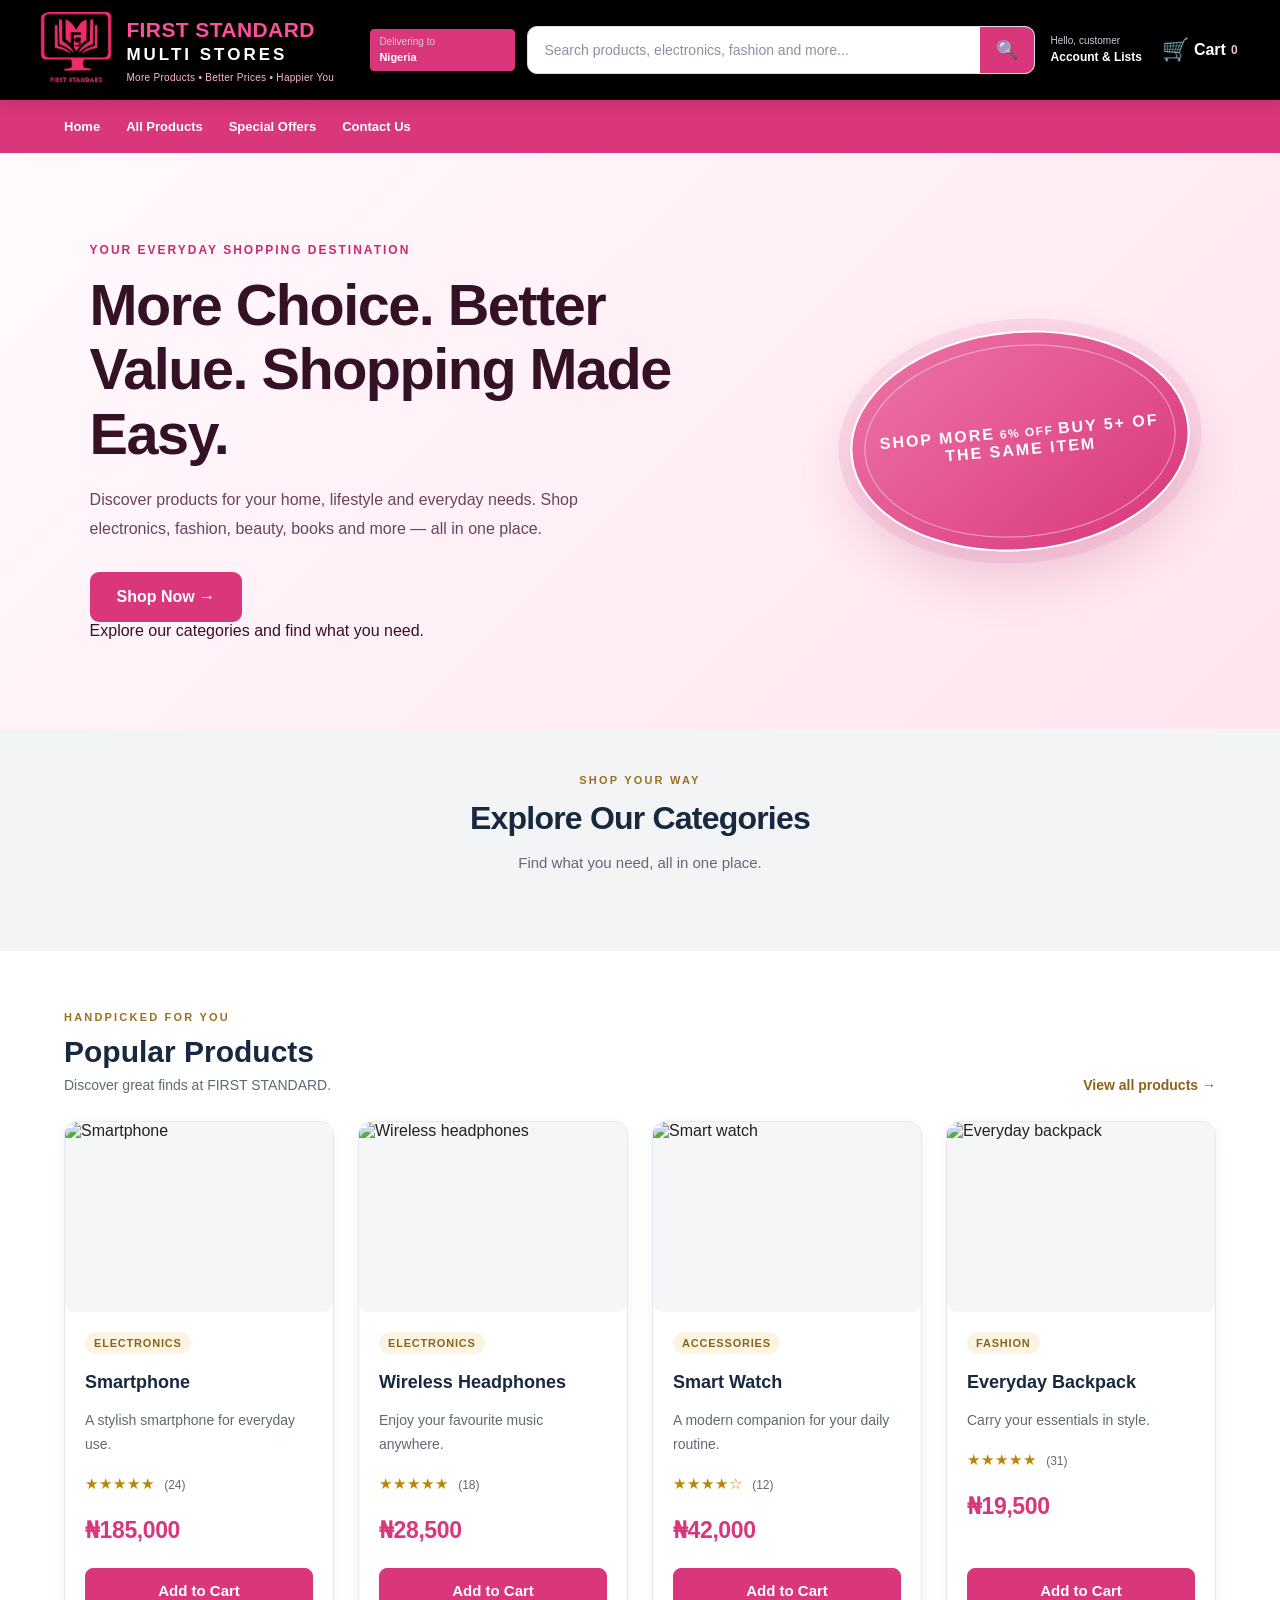
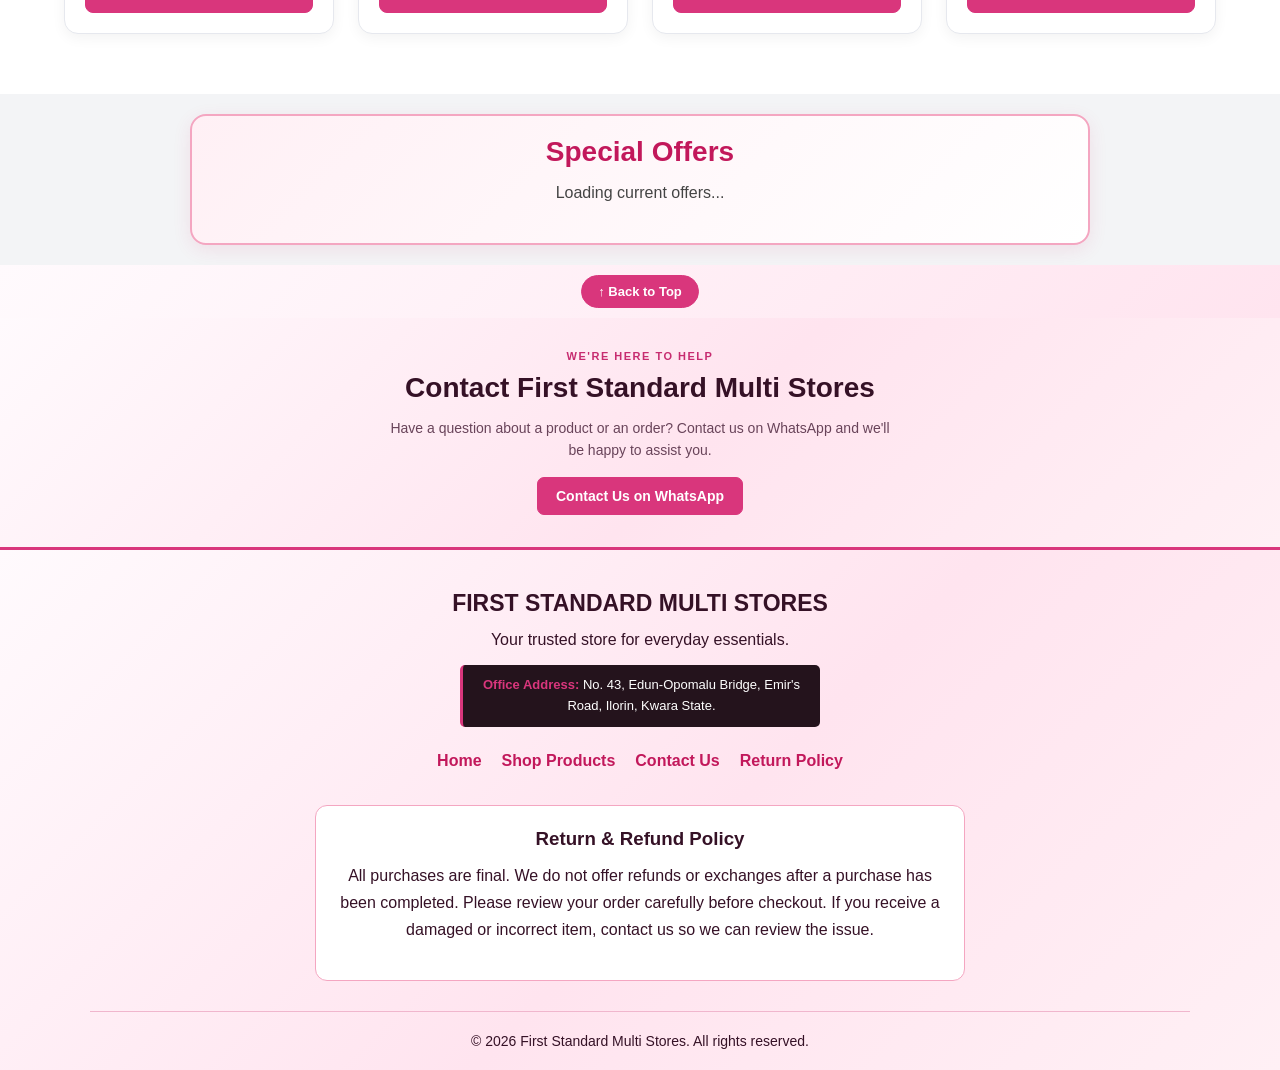
==== commit a2dfd924: "Add files via upload" ====
--- a/index.html
+++ b/index.html
@@ -73,12 +73,7 @@
     <button type="button" id="checkout-website">
         Place Website Order
     </button>
-
-    <button type="button" id="checkout-whatsapp">
-        Order via WhatsApp
-    </button>
-</div>
-
+</div>
 </section>
 
 
@@ -95,26 +90,33 @@
 
 
 
+
 <section class="hero" id="home">
     <div class="hero-content">
-        <p class="hero-label">WELCOME TO FIRST STANDARD MULTI STORES</p>
-
-        <h1>Everything You Need. All in One Place.</h1>
+        <p class="hero-label">YOUR EVERYDAY SHOPPING DESTINATION</p>
+
+        <h1>More Choice. Better Value. Shopping Made Easy.</h1>
 
         <p class="hero-description">
-            From electronics and fashion to books, beauty and home essentials,
-            discover everyday products at prices you'll love.
+            Discover products for your home, lifestyle and everyday needs.
+            Shop electronics, fashion, beauty, books and more — all in one place.
         </p>
 
-        <a href="#products" class="hero-button">Explore Products</a>
+        <a href="#products" class="hero-button">Shop Now →</a>
+        <p class="hero-supporting-text">Explore our categories and find what you need.</p>
     </div>
 
     <div class="hero-decoration">
-        <span>QUALITY</span>
-        <span>VALUE</span>
-        <span>STYLE</span>
-    </div>
-</section>
+        <div class="hero-offer-circle">
+            <span class="hero-offer-small">SHOP MORE</span>
+            <strong id="hero-discount-percent">6% OFF</strong>
+            <span class="hero-offer-small">
+                BUY <span id="hero-discount-minimum">5+</span> OF THE SAME ITEM
+            </span>
+        </div>
+    </div>
+</section>
+
 
 
 
@@ -203,7 +205,7 @@
 <section class="deals-section" id="deals">
     <div class="deals-content">
         <h2>Special Offers</h2>
-        <p>Buy 5 or more items and enjoy 5% off your purchase.</p>
+        <p id="special-offer-message">Loading current offers...</p>
     </div>
 </section>
 
@@ -214,9 +216,9 @@
         <button type="button" id="close-delivery-form" class="close-delivery-form" aria-label="Close address form">&times;</button>
 
         
-<p>Park delivery is available across all 36 Nigerian states and the FCT. A flat delivery fee of ₦2,000 applies to every order. Orders are delivered within 72 hours. Payment is by bank transfer only.</p>
-
-        <p>Enter your delivery address anywhere in Nigeria. Delivery availability and charges may depend on your location.</p>
+<p>Park delivery is available across all 36 Nigerian states and the FCT. Enter your delivery address below to continue.</p>
+
+        
 
         <form id="delivery-address-form">
             <label for="delivery-state">State or FCT</label>
@@ -316,6 +318,7 @@
         <div class="footer-brand">
             <h2>FIRST STANDARD MULTI STORES</h2>
             <p>Your trusted store for everyday essentials.</p>
+<p><strong>Office Address:</strong> No. 43, Edun-Opomalu Bridge, Emir's Road, Ilorin, Kwara State.</p>
         </div>
 
         <div class="footer-links">
@@ -325,21 +328,19 @@
             <a href="#return-policy">Return Policy</a>
         </div>
 
-        <div class="footer-policy" id="return-policy">
-            <h3>Return Policy</h3>
-            <p>
-                Please contact us before returning an item.
-                Returns and exchanges are subject to confirmation
-                and the condition of the product.
-            </p>
-            <a
-                href="https://wa.me/2348127276790"
-                target="_blank"
-                rel="noopener noreferrer"
-            >
-                Ask about a return
-            </a>
-        </div>
+        
+<div class="footer-policy" id="return-policy">
+    <h3>Return &amp; Refund Policy</h3>
+    <p>
+        All purchases are final. We do not offer refunds or
+        exchanges after a purchase has been completed.
+        Please review your order carefully before checkout.
+        If you receive a damaged or incorrect item, contact
+        us so we can review the issue.
+    </p>
+    
+</div>
+
 
         <div class="footer-bottom">
             <p>
--- a/style.css
+++ b/style.css
@@ -33,13 +33,13 @@
 
 
 .main-header {
-    background-color: #131921;
+    background-color: #000000;
     color: #ffffff;
     display: flex;
     align-items: center;
-    gap: 20px;
-    padding: 12px 5%;
-    flex-wrap: wrap;
+    gap: 12px;
+    padding: 12px 3%;
+    flex-wrap: nowrap;
     box-shadow: 0 4px 14px rgba(0, 0, 0, 0.12);
     position: relative;
     z-index: 10;
@@ -51,8 +51,9 @@
 .brand {
     display: flex;
     align-items: center;
-    gap: 14px;
-    min-width: 320px;
+    gap: 12px;
+    flex: 0 1 320px;
+    min-width: 270px;
 }
 
 
@@ -111,32 +112,47 @@
     white-space: nowrap;
 }
 
-
-.delivery,
-.account-link,
-.cart-link {
+/* Compact desktop delivery location */
+.delivery {
+    flex: 0 0 145px;
+    width: 145px;
+    min-width: 0;
+    padding: 6px 8px;
     display: flex;
     flex-direction: column;
-    gap: 4px;
-    font-size: 12px;
-}
-
-.delivery span,
-.account-link span {
+    align-items: flex-start;
+    justify-content: center;
+    gap: 3px;
+   background: #d9367c;
+    color: #ffffff;
+    border: 1px solid #d9367c;
+    border-radius: 4px;
+    text-align: left;
+    overflow: hidden;
+    cursor: pointer;
+}
+
+.delivery span {
     color: #cbd0d7;
-}
-
-.delivery strong,
-.account-link strong,
-.cart-link strong {
-    font-size: 14px;
-}
-
+    font-size: 10px;
+    white-space: nowrap;
+}
+
+.delivery strong {
+    display: block;
+    max-width: 100%;
+    color: #ffffff;
+    font-size: 11px;
+    line-height: 1.3;
+    white-space: nowrap;
+    overflow: hidden;
+    text-overflow: ellipsis;
+}
 
 .search-bar {
     display: flex;
-    flex: 1;
-    min-width: 220px;
+    flex: 1 1 280px;
+    min-width: 180px;
     height: 48px;
     border: 1px solid #dce1e8;
     border-radius: 10px;
@@ -315,25 +331,31 @@
 
 
 
+
 .hero-decoration {
     display: flex;
     flex-direction: column;
-    gap: 12px;
+    gap: 8px;
     align-items: center;
     justify-content: center;
+    width: 165px;
+    height: 165px;
     min-width: 220px;
     min-height: 220px;
+    box-sizing: border-box;
+    padding: 12px;
     border: 2px solid #f3c969;
     border-radius: 50%;
     color: #f3c969;
     font-weight: 700;
-    font-size: 13px;
-    letter-spacing: 3px;
+    font-size: 12px;
+    letter-spacing: 1.5px;
     text-align: center;
     flex-shrink: 0;
-    box-shadow: 0 0 35px rgba(243, 201, 105, 0.12);
-    transform: rotate(-8deg);
-}
+    box-shadow: 0 0 25px rgba(243, 201, 105, 0.12);
+    transform: rotate(-5deg);
+}
+
 
 
 
@@ -671,6 +693,9 @@
     .cart-link {
         flex: 1;
     }
+    .cart-link {
+    justify-content: flex-end;
+}
 .category-nav {
     display: flex;
     flex-wrap: nowrap;
@@ -1927,4 +1952,74 @@
         position: static !important;
         top: auto !important;
     }
-}+}
+
+/* FIRST STANDARD: Desktop account and cart alignment */
+@media (min-width: 769px) {
+    .account-link,
+    .cart-link {
+        color: #ffffff;
+        flex: 0 0 auto;
+        min-width: 0;
+    }
+
+    .account-link {
+        display: flex;
+        flex-direction: column;
+        gap: 3px;
+        font-size: 11px;
+        line-height: 1.25;
+        padding: 4px;
+    }
+
+    .account-link span {
+        color: #cbd0d7;
+        font-size: 10px;
+    }
+
+    .account-link strong {
+        font-size: 12px;
+    }
+
+    .cart-link {
+        display: flex;
+        flex-direction: row;
+        align-items: center;
+        justify-content: flex-end;
+        gap: 5px;
+        padding: 4px;
+        white-space: nowrap;
+    }
+
+    .cart-icon {
+        font-size: 22px;
+    }
+
+    .cart-count {
+        color: #ffb6d5;
+        font-size: 12px;
+        font-weight: bold;
+    }
+}
+
+
+
+/* First Standard Multi Stores — Office Address */
+.footer-brand p strong {
+    color: #d9367c;
+}
+
+.footer-brand p:last-child {
+    display: inline-block;
+    max-width: 360px;
+    margin-top: 12px;
+    padding: 10px 12px;
+    background: #24131c;
+    border-left: 3px solid #d9367c;
+    border-radius: 5px;
+    color: #ffffff;
+    font-size: 13px;
+    line-height: 1.6;
+    overflow-wrap: anywhere;
+}
+
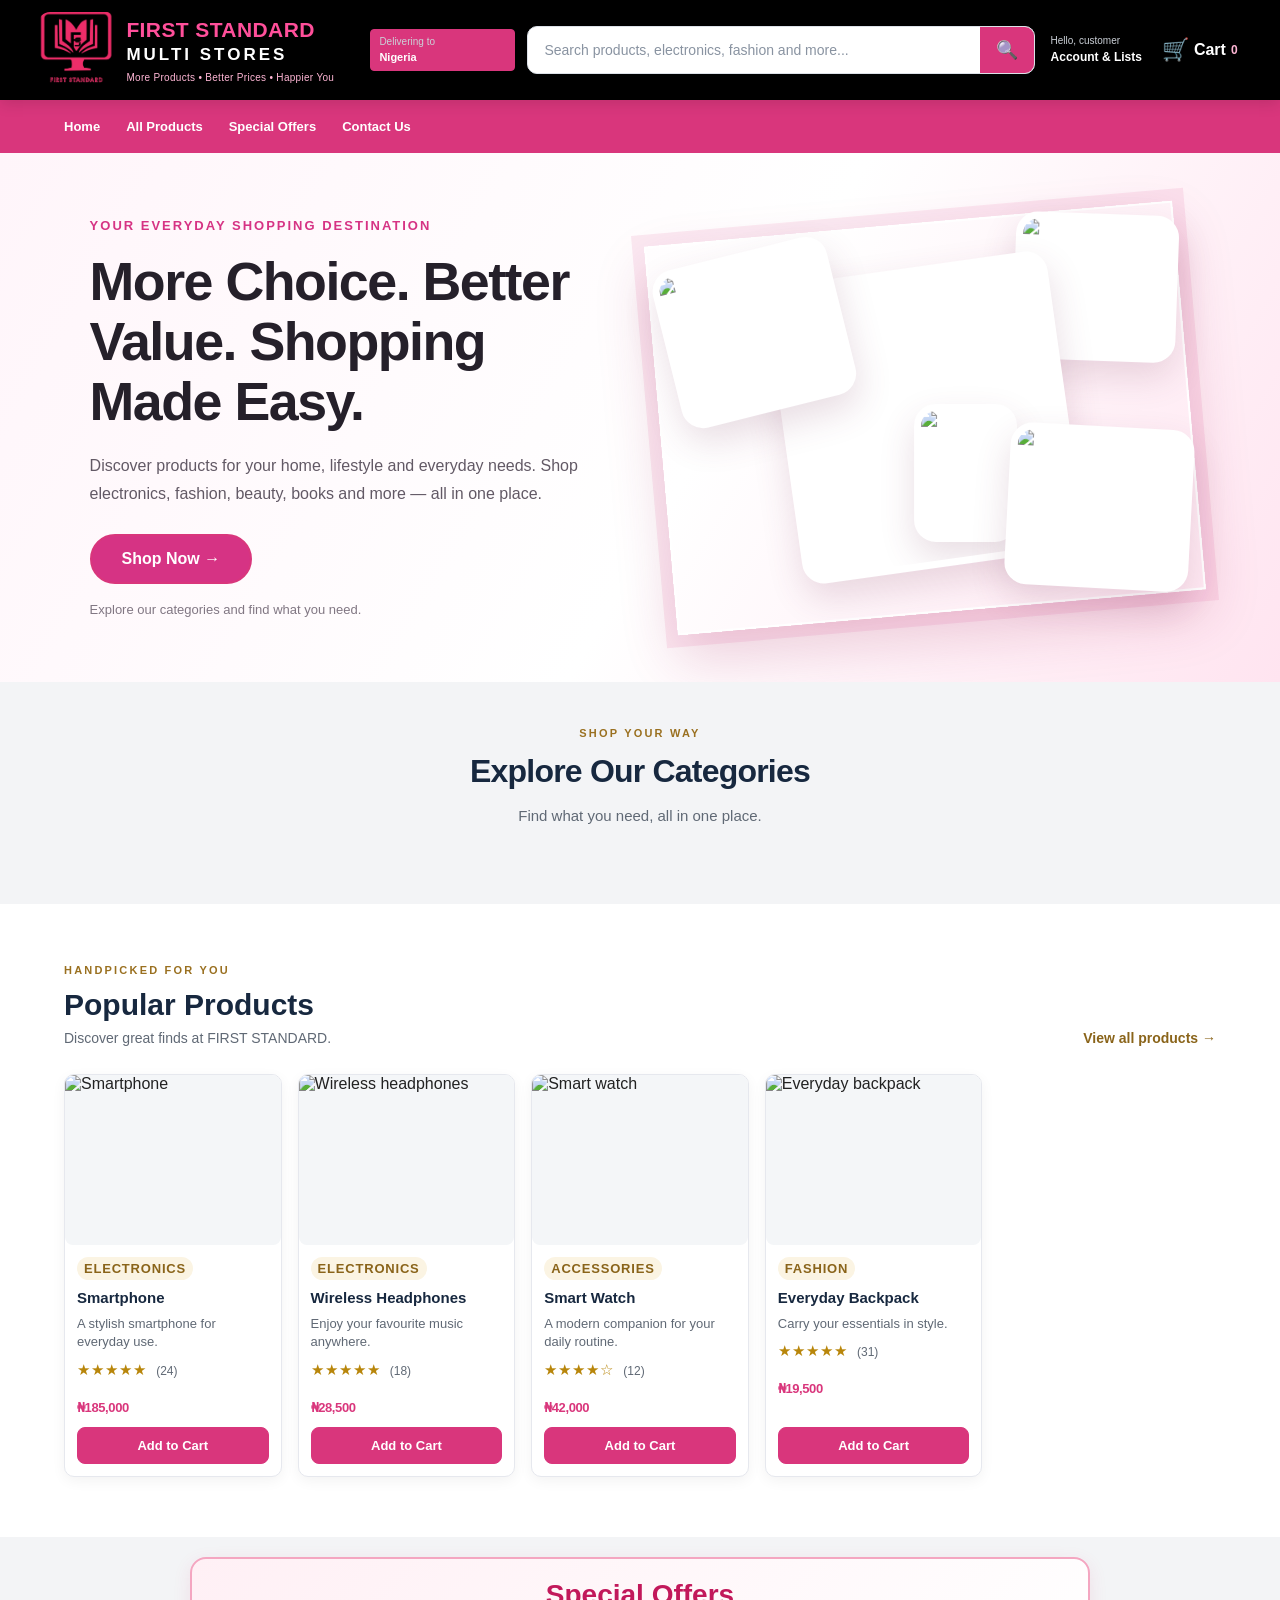
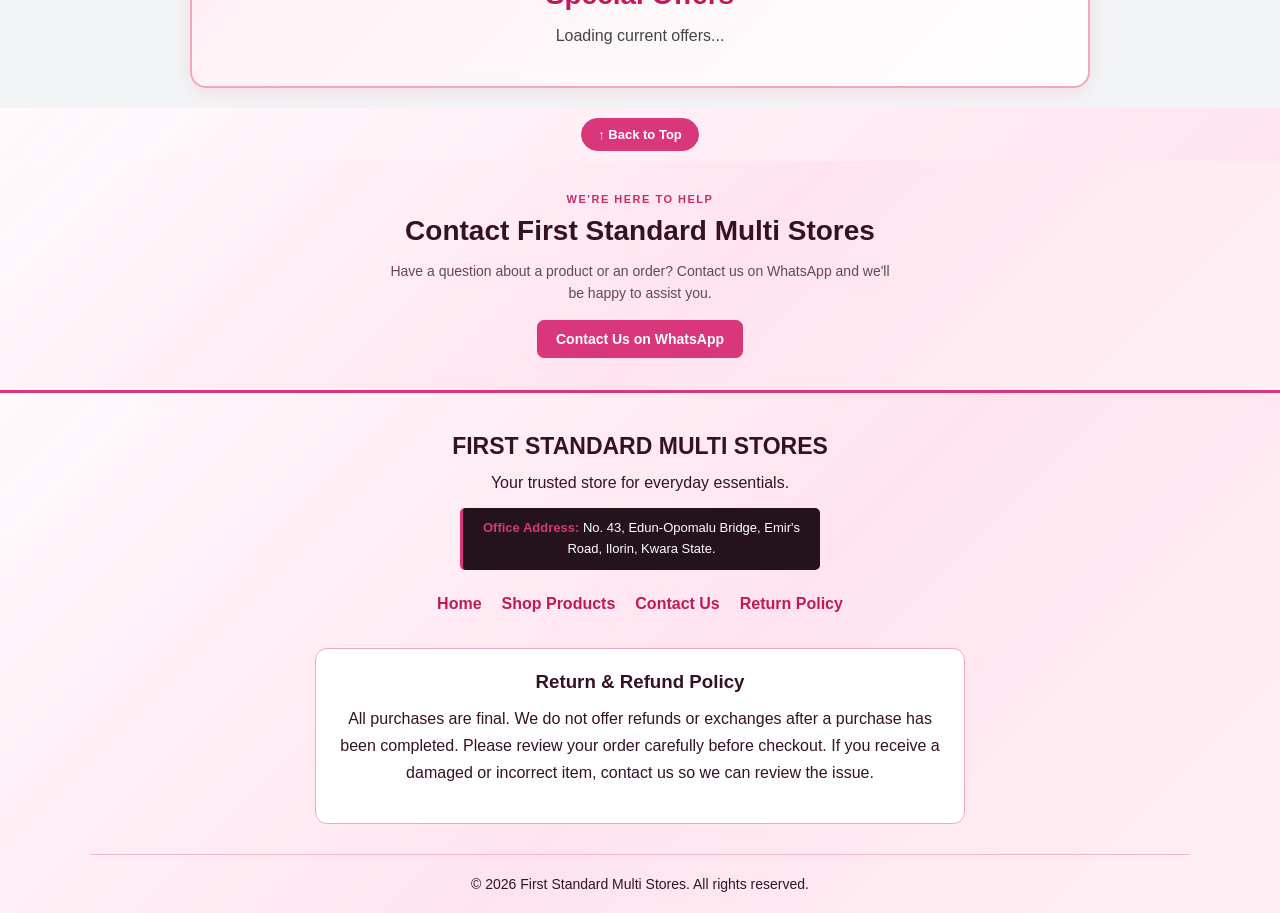
==== commit 70a03d9c: "Add files via upload" ====
--- a/index.html
+++ b/index.html
@@ -103,13 +103,52 @@
         </p>
 
         <a href="#products" class="hero-button">Shop Now →</a>
-        <p class="hero-supporting-text">Explore our categories and find what you need.</p>
+
+        <p class="hero-supporting-text">
+            Explore our categories and find what you need.
+        </p>
     </div>
 
     <div class="hero-decoration">
-        <div class="hero-offer-circle">
+        <div class="hero-product-card hero-product-main">
+<div class="hero-product-card hero-product-earbuds">
+    <img
+        src="https://images.unsplash.com/photo-1598327105666-5b89351aff97?w=500"
+        alt="Redmi-style smartphone"
+    >
+</div>
+            
+            <img
+                src="https://images.unsplash.com/photo-1553062407-98eeb64c6a62?w=700"
+alt="Laptop backpack"
+            >
+        </div>
+
+        <div class="hero-product-card hero-product-top">
+            <img
+                src="https://images.unsplash.com/photo-1596461404969-9ae70f2830c1?w=500"
+alt="Baby toy"
+            >
+        </div>
+
+        <div class="hero-product-card hero-product-bottom">
+            <img
+                src="https://images.unsplash.com/photo-1523275335684-37898b6baf30?w=500"
+                alt="Wristwatch"
+            >
+        </div>
+
+        <div class="hero-product-card hero-product-side">
+            <img
+                src="https://images.unsplash.com/photo-1559454403-b8fb88521f11?w=500"
+                alt="Soft teddy bear"
+            >
+        </div>
+
+        <!-- Kept hidden so the existing live discount script remains compatible -->
+        <div class="hero-offer-circle" style="display: none;">
             <span class="hero-offer-small">SHOP MORE</span>
-            <strong id="hero-discount-percent">6% OFF</strong>
+            <strong id="hero-discount-percent"></strong>
             <span class="hero-offer-small">
                 BUY <span id="hero-discount-minimum">5+</span> OF THE SAME ITEM
             </span>
--- a/style.css
+++ b/style.css
@@ -2023,3 +2023,334 @@
     overflow-wrap: anywhere;
 }
 
+
+/* FIRST STANDARD - Product Colour Selector */
+
+.product-colour-select {
+    display: block;
+    width: 100%;
+    min-height: 46px;
+    margin: 12px 0;
+    padding: 0 40px 0 14px;
+
+    background-color: #fff;
+    color: #333;
+
+    border: 1.5px solid #f2a6c2;
+    border-radius: 10px;
+
+    font-family: inherit;
+    font-size: 14px;
+    font-weight: 500;
+
+    cursor: pointer;
+    outline: none;
+
+    transition: border-color 0.2s ease,
+                box-shadow 0.2s ease;
+}
+
+.product-colour-select:hover {
+    border-color: #e75480;
+}
+
+.product-colour-select:focus {
+    border-color: #e75480;
+    box-shadow: 0 0 0 3px rgba(231, 84, 128, 0.15);
+}
+
+.product-colour-select option {
+    background-color: #fff;
+    color: #333;
+    padding: 10px;
+}
+
+@media (max-width: 768px) {
+    .product-colour-select {
+        min-height: 48px;
+        font-size: 15px;
+    }
+}
+
+
+/* FIRST STANDARD: Compact product layout */
+.product-grid {
+    grid-template-columns: repeat(5, minmax(0, 1fr));
+    gap: 16px;
+    max-width: 1500px;
+}
+
+.product-card {
+    border-radius: 10px;
+}
+
+.product-image {
+    height: 170px;
+    border-radius: 8px;
+}
+
+.product-info {
+    padding: 12px;
+    gap: 5px;
+}
+
+.product-category {
+    font-size: 9px;
+    padding: 4px 7px;
+    margin-bottom: 3px;
+}
+
+.product-info h3 {
+    font-size: 15px;
+    line-height: 1.3;
+    margin-bottom: 3px;
+}
+
+.product-description {
+    font-size: 12px;
+    line-height: 1.4;
+    margin-bottom: 4px;
+}
+
+.product-price {
+    font-size: 19px;
+    margin: 4px 0 7px;
+}
+
+.product-colour-select {
+    min-height: 38px;
+    margin: 5px 0;
+    font-size: 12px;
+}
+
+.product-info p {
+    font-size: 13px;
+}
+
+.add-to-cart {
+    padding: 10px;
+    font-size: 13px;
+    margin-top: auto;
+}
+
+/* Smaller screens */
+@media (max-width: 1100px) {
+    .product-grid {
+        grid-template-columns: repeat(4, minmax(0, 1fr));
+    }
+}
+
+@media (max-width: 768px) {
+    .product-grid {
+        grid-template-columns: repeat(2, minmax(0, 1fr));
+        gap: 10px;
+    }
+
+    .product-image {
+        height: 140px;
+    }
+
+    .product-info {
+        padding: 10px;
+    }
+
+    .product-info h3 {
+        font-size: 14px;
+    }
+
+    .product-price {
+        font-size: 17px;
+    }
+}
+
+/* FIRST STANDARD - Product showcase hero */
+
+.hero {
+    position: relative;
+    display: flex;
+    align-items: center;
+    justify-content: space-between;
+    gap: 45px;
+    min-height: 480px;
+    padding: 65px 7%;
+    overflow: hidden;
+    background: linear-gradient(120deg, #fff5fa 0%, #ffffff 55%, #ffe4f0 100%);
+}
+
+.hero-content {
+    position: relative;
+    z-index: 2;
+    flex: 1;
+    max-width: 540px;
+}
+
+.hero-label {
+    color: #d63384;
+    font-size: 13px;
+    font-weight: 700;
+    letter-spacing: 2px;
+    margin-bottom: 18px;
+}
+
+.hero h1 {
+    color: #25202a;
+    font-size: clamp(34px, 4.2vw, 54px);
+    line-height: 1.12;
+    margin-bottom: 20px;
+}
+
+.hero-description {
+    color: #625965;
+    font-size: 16px;
+    line-height: 1.8;
+    max-width: 490px;
+    margin-bottom: 25px;
+}
+
+.hero-button {
+    display: inline-block;
+    padding: 14px 30px;
+    border-radius: 30px;
+    background: #d63384;
+    color: #ffffff;
+    font-weight: 700;
+    text-decoration: none;
+    transition: background 0.25s ease, transform 0.25s ease;
+}
+
+.hero-button:hover {
+    background: #b8206b;
+    transform: translateY(-3px);
+}
+
+.hero-supporting-text {
+    color: #817783;
+    font-size: 13px;
+    margin-top: 18px;
+}
+
+/* Product photo collage */
+
+.hero-decoration {
+    position: relative;
+    flex: 1;
+    max-width: 530px;
+    height: 390px;
+    border-radius: 0;
+    background: transparent;
+    overflow: visible;
+}
+
+.hero-decoration::before {
+    display: none;
+}
+
+.hero-product-card {
+    position: absolute;
+    overflow: hidden;
+    background: #ffffff;
+    border: 7px solid #ffffff;
+    border-radius: 22px;
+    box-shadow: 0 15px 35px rgba(120, 48, 85, 0.16);
+}
+
+.hero-product-card img {
+    display: block;
+    width: 100%;
+    height: 100%;
+    object-fit: cover;
+}
+
+.hero-product-main {
+    width: 54%;
+    height: 78%;
+    left: 23%;
+    top: 11%;
+    z-index: 2;
+    transform: rotate(-3deg);
+}
+
+.hero-product-top {
+    width: 34%;
+    height: 42%;
+    left: 2%;
+    top: 3%;
+    z-index: 3;
+    transform: rotate(-9deg);
+}
+
+.hero-product-bottom {
+    width: 35%;
+    height: 42%;
+    right: 1%;
+    bottom: 2%;
+    z-index: 3;
+    transform: rotate(8deg);
+}
+
+.hero-product-side {
+    width: 31%;
+    height: 38%;
+    right: 0;
+    top: 1%;
+    z-index: 1;
+    transform: rotate(7deg);
+}
+
+/* Keep the existing live discount elements hidden in the collage */
+.hero-decoration .hero-offer-circle {
+    display: none !important;
+}
+
+@media (max-width: 700px) {
+    .hero {
+        flex-direction: column;
+        text-align: center;
+        padding: 45px 6% 35px;
+        gap: 25px;
+    }
+
+    .hero-content {
+        max-width: 100%;
+    }
+
+    .hero h1 {
+        font-size: 35px;
+    }
+
+    .hero-description {
+        margin-left: auto;
+        margin-right: auto;
+    }
+
+    .hero-decoration {
+        width: 100%;
+        max-width: 430px;
+        height: 310px;
+        flex: none;
+    }
+
+    .hero-supporting-text {
+        margin-bottom: 0;
+    }
+}
+
+@media (max-width: 400px) {
+    .hero-decoration {
+        height: 260px;
+    }
+
+    .hero-product-card {
+        border-width: 5px;
+        border-radius: 16px;
+    }
+}
+
+.hero-product-earbuds {
+    width: 38%;
+    height: 48%;
+    left: 43%;
+    bottom: 5%;
+    z-index: 5;
+    transform: rotate(8deg);
+}
